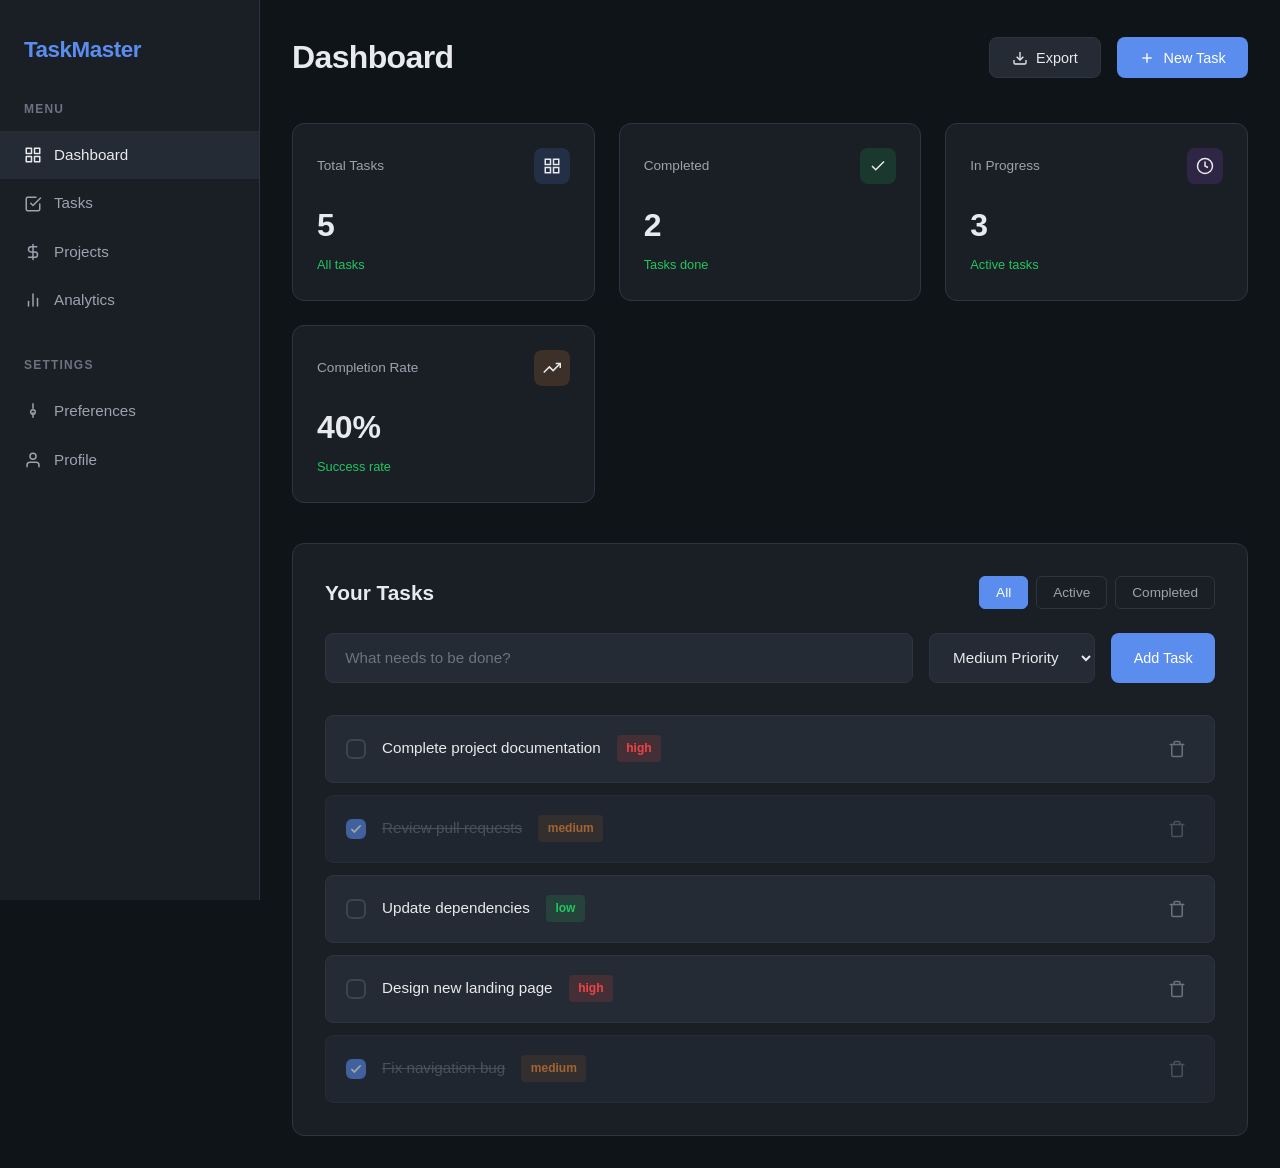
==== index.html @ 323850f2 "TaskMaster dashboard application" ====
<!DOCTYPE html>
<html lang="en">
<head>
    <meta charset="UTF-8">
    <meta name="viewport" content="width=device-width, initial-scale=1.0">
    <title>TaskMaster - Task Management Dashboard</title>
    <style>
        * {
            margin: 0;
            padding: 0;
            box-sizing: border-box;
        }

        body {
            font-family: -apple-system, BlinkMacSystemFont, 'Segoe UI', 'Roboto', 'Helvetica', 'Arial', sans-serif;
            background: #0f1419;
            color: #e8eaed;
            line-height: 1.6;
            overflow-x: hidden;
        }

        /* Sidebar */
        .sidebar {
            position: fixed;
            left: 0;
            top: 0;
            width: 260px;
            height: 100vh;
            background: #1a1f26;
            border-right: 1px solid #2d3540;
            padding: 2rem 0;
            z-index: 100;
        }

        .logo {
            padding: 0 1.5rem 2rem;
            font-size: 1.4rem;
            font-weight: 700;
            color: #5b8def;
            letter-spacing: -0.02em;
        }

        .nav-section {
            margin-bottom: 2rem;
        }

        .nav-title {
            padding: 0 1.5rem;
            font-size: 0.75rem;
            font-weight: 600;
            text-transform: uppercase;
            letter-spacing: 0.1em;
            color: #6b7280;
            margin-bottom: 0.75rem;
        }

        .nav-item {
            padding: 0.75rem 1.5rem;
            color: #9ca3af;
            text-decoration: none;
            display: flex;
            align-items: center;
            gap: 0.75rem;
            transition: all 0.2s;
            cursor: pointer;
            font-size: 0.95rem;
        }

        .nav-item:hover, .nav-item.active {
            background: #252b35;
            color: #e8eaed;
        }

        .nav-item svg {
            width: 18px;
            height: 18px;
            stroke: currentColor;
            fill: none;
            stroke-width: 2;
            stroke-linecap: round;
            stroke-linejoin: round;
        }

        /* Main Content */
        .main-content {
            margin-left: 260px;
            padding: 2rem;
            min-height: 100vh;
        }

        /* Header */
        .header {
            margin-bottom: 2.5rem;
            display: flex;
            justify-content: space-between;
            align-items: center;
        }

        .header h1 {
            font-size: 2rem;
            font-weight: 700;
            color: #e8eaed;
            letter-spacing: -0.02em;
        }

        .header-actions {
            display: flex;
            gap: 1rem;
        }

        .btn {
            padding: 0.7rem 1.4rem;
            border-radius: 8px;
            border: none;
            font-weight: 500;
            font-size: 0.9rem;
            cursor: pointer;
            transition: all 0.2s;
            display: inline-flex;
            align-items: center;
            gap: 0.5rem;
        }

        .btn-primary {
            background: #5b8def;
            color: #ffffff;
        }

        .btn-primary:hover {
            background: #4a7dd9;
        }

        .btn-secondary {
            background: #252b35;
            color: #e8eaed;
            border: 1px solid #2d3540;
        }

        .btn-secondary:hover {
            background: #2d3540;
        }

        /* Stats Grid */
        .stats-grid {
            display: grid;
            grid-template-columns: repeat(auto-fit, minmax(240px, 1fr));
            gap: 1.5rem;
            margin-bottom: 2.5rem;
        }

        .stat-card {
            background: #1a1f26;
            border: 1px solid #2d3540;
            border-radius: 12px;
            padding: 1.5rem;
            transition: all 0.2s;
        }

        .stat-card:hover {
            border-color: #3d4550;
            transform: translateY(-2px);
        }

        .stat-header {
            display: flex;
            justify-content: space-between;
            align-items: center;
            margin-bottom: 1rem;
        }

        .stat-label {
            font-size: 0.85rem;
            color: #9ca3af;
            font-weight: 500;
        }

        .stat-icon {
            width: 36px;
            height: 36px;
            border-radius: 8px;
            display: flex;
            align-items: center;
            justify-content: center;
        }

        .stat-icon.blue {
            background: rgba(91, 141, 239, 0.15);
        }

        .stat-icon.purple {
            background: rgba(168, 85, 247, 0.15);
        }

        .stat-icon.green {
            background: rgba(34, 197, 94, 0.15);
        }

        .stat-icon.orange {
            background: rgba(251, 146, 60, 0.15);
        }

        .stat-icon svg {
            width: 18px;
            height: 18px;
            stroke: currentColor;
            fill: none;
            stroke-width: 2;
        }

        .stat-value {
            font-size: 2rem;
            font-weight: 700;
            color: #e8eaed;
            margin-bottom: 0.25rem;
        }

        .stat-change {
            font-size: 0.8rem;
            color: #22c55e;
        }

        /* Task Section */
        .task-section {
            background: #1a1f26;
            border: 1px solid #2d3540;
            border-radius: 12px;
            padding: 2rem;
        }

        .task-header {
            display: flex;
            justify-content: space-between;
            align-items: center;
            margin-bottom: 1.5rem;
        }

        .task-header h2 {
            font-size: 1.3rem;
            font-weight: 600;
            color: #e8eaed;
        }

        .task-filters {
            display: flex;
            gap: 0.5rem;
        }

        .filter-btn {
            padding: 0.5rem 1rem;
            background: transparent;
            color: #9ca3af;
            border: 1px solid #2d3540;
            border-radius: 6px;
            font-size: 0.85rem;
            cursor: pointer;
            transition: all 0.2s;
        }

        .filter-btn.active {
            background: #5b8def;
            color: #ffffff;
            border-color: #5b8def;
        }

        .filter-btn:hover:not(.active) {
            background: #252b35;
        }

        /* Task Input */
        .task-input-container {
            margin-bottom: 2rem;
        }

        .task-input-wrapper {
            display: flex;
            gap: 1rem;
        }

        .task-input {
            flex: 1;
            padding: 0.9rem 1.2rem;
            background: #252b35;
            border: 1px solid #2d3540;
            border-radius: 8px;
            color: #e8eaed;
            font-size: 0.95rem;
            transition: all 0.2s;
        }

        .task-input:focus {
            outline: none;
            border-color: #5b8def;
            background: #2d3540;
        }

        .task-input::placeholder {
            color: #6b7280;
        }

        .priority-select {
            padding: 0.9rem 1.2rem;
            background: #252b35;
            border: 1px solid #2d3540;
            border-radius: 8px;
            color: #e8eaed;
            font-size: 0.95rem;
            cursor: pointer;
            transition: all 0.2s;
        }

        .priority-select:focus {
            outline: none;
            border-color: #5b8def;
        }

        /* Task List */
        .task-list {
            display: flex;
            flex-direction: column;
            gap: 0.75rem;
        }

        .task-item {
            background: #252b35;
            border: 1px solid #2d3540;
            border-radius: 8px;
            padding: 1rem 1.25rem;
            display: flex;
            align-items: center;
            gap: 1rem;
            transition: all 0.2s;
        }

        .task-item:hover {
            border-color: #3d4550;
        }

        .task-item.completed {
            opacity: 0.6;
        }

        .task-item.completed .task-text {
            text-decoration: line-through;
            color: #6b7280;
        }

        .task-checkbox {
            width: 20px;
            height: 20px;
            border: 2px solid #3d4550;
            border-radius: 6px;
            cursor: pointer;
            flex-shrink: 0;
            display: flex;
            align-items: center;
            justify-content: center;
            transition: all 0.2s;
        }

        .task-checkbox:hover {
            border-color: #5b8def;
        }

        .task-checkbox.checked {
            background: #5b8def;
            border-color: #5b8def;
        }

        .task-checkbox svg {
            width: 14px;
            height: 14px;
            stroke: #ffffff;
            display: none;
        }

        .task-checkbox.checked svg {
            display: block;
        }

        .task-content {
            flex: 1;
            display: flex;
            align-items: center;
            gap: 1rem;
        }

        .task-text {
            color: #e8eaed;
            font-size: 0.95rem;
        }

        .task-priority {
            padding: 0.25rem 0.6rem;
            border-radius: 4px;
            font-size: 0.75rem;
            font-weight: 600;
        }

        .priority-high {
            background: rgba(239, 68, 68, 0.15);
            color: #ef4444;
        }

        .priority-medium {
            background: rgba(251, 146, 60, 0.15);
            color: #fb923c;
        }

        .priority-low {
            background: rgba(34, 197, 94, 0.15);
            color: #22c55e;
        }

        .task-delete {
            padding: 0.5rem;
            background: transparent;
            border: none;
            color: #6b7280;
            cursor: pointer;
            border-radius: 6px;
            transition: all 0.2s;
            display: flex;
            align-items: center;
        }

        .task-delete:hover {
            background: rgba(239, 68, 68, 0.15);
            color: #ef4444;
        }

        .task-delete svg {
            width: 18px;
            height: 18px;
            stroke: currentColor;
        }

        .empty-state {
            text-align: center;
            padding: 3rem;
            color: #6b7280;
        }

        .empty-state svg {
            width: 64px;
            height: 64px;
            stroke: #3d4550;
            margin: 0 auto 1rem;
        }

        /* Responsive */
        @media (max-width: 968px) {
            .sidebar {
                transform: translateX(-100%);
            }

            .main-content {
                margin-left: 0;
                padding: 1.5rem;
            }

            .stats-grid {
                grid-template-columns: 1fr;
            }

            .task-input-wrapper {
                flex-direction: column;
            }

            .header {
                flex-direction: column;
                align-items: flex-start;
                gap: 1rem;
            }

            .task-filters {
                flex-wrap: wrap;
            }
        }
    </style>
</head>
<body>
    <!-- Sidebar -->
    <aside class="sidebar">
        <div class="logo">TaskMaster</div>
        <nav>
            <div class="nav-section">
                <div class="nav-title">Menu</div>
                <div class="nav-item active">
                    <svg viewBox="0 0 24 24"><rect x="3" y="3" width="7" height="7"/><rect x="14" y="3" width="7" height="7"/><rect x="14" y="14" width="7" height="7"/><rect x="3" y="14" width="7" height="7"/></svg>
                    Dashboard
                </div>
                <div class="nav-item">
                    <svg viewBox="0 0 24 24"><polyline points="9 11 12 14 22 4"/><path d="M21 12v7a2 2 0 0 1-2 2H5a2 2 0 0 1-2-2V5a2 2 0 0 1 2-2h11"/></svg>
                    Tasks
                </div>
                <div class="nav-item">
                    <svg viewBox="0 0 24 24"><path d="M12 2v20M17 5H9.5a3.5 3.5 0 0 0 0 7h5a3.5 3.5 0 0 1 0 7H6"/></svg>
                    Projects
                </div>
                <div class="nav-item">
                    <svg viewBox="0 0 24 24"><line x1="18" y1="20" x2="18" y2="10"/><line x1="12" y1="20" x2="12" y2="4"/><line x1="6" y1="20" x2="6" y2="14"/></svg>
                    Analytics
                </div>
            </div>
            <div class="nav-section">
                <div class="nav-title">Settings</div>
                <div class="nav-item">
                    <svg viewBox="0 0 24 24"><circle cx="12" cy="12" r="3"/><path d="M12 1v6m0 6v6"/></svg>
                    Preferences
                </div>
                <div class="nav-item">
                    <svg viewBox="0 0 24 24"><path d="M20 21v-2a4 4 0 0 0-4-4H8a4 4 0 0 0-4 4v2"/><circle cx="12" cy="7" r="4"/></svg>
                    Profile
                </div>
            </div>
        </nav>
    </aside>

    <!-- Main Content -->
    <main class="main-content">
        <!-- Header -->
        <header class="header">
            <div>
                <h1>Dashboard</h1>
            </div>
            <div class="header-actions">
                <button class="btn btn-secondary">
                    <svg width="16" height="16" viewBox="0 0 24 24" fill="none" stroke="currentColor" stroke-width="2"><path d="M21 15v4a2 2 0 0 1-2 2H5a2 2 0 0 1-2-2v-4"/><polyline points="7 10 12 15 17 10"/><line x1="12" y1="15" x2="12" y2="3"/></svg>
                    Export
                </button>
                <button class="btn btn-primary" onclick="focusTaskInput()">
                    <svg width="16" height="16" viewBox="0 0 24 24" fill="none" stroke="currentColor" stroke-width="2"><line x1="12" y1="5" x2="12" y2="19"/><line x1="5" y1="12" x2="19" y2="12"/></svg>
                    New Task
                </button>
            </div>
        </header>

        <!-- Stats Grid -->
        <div class="stats-grid">
            <div class="stat-card">
                <div class="stat-header">
                    <span class="stat-label">Total Tasks</span>
                    <div class="stat-icon blue">
                        <svg viewBox="0 0 24 24" stroke="#5b8def"><rect x="3" y="3" width="7" height="7"/><rect x="14" y="3" width="7" height="7"/><rect x="14" y="14" width="7" height="7"/><rect x="3" y="14" width="7" height="7"/></svg>
                    </div>
                </div>
                <div class="stat-value" id="totalTasks">0</div>
                <div class="stat-change">All tasks</div>
            </div>

            <div class="stat-card">
                <div class="stat-header">
                    <span class="stat-label">Completed</span>
                    <div class="stat-icon green">
                        <svg viewBox="0 0 24 24" stroke="#22c55e"><polyline points="20 6 9 17 4 12"/></svg>
                    </div>
                </div>
                <div class="stat-value" id="completedTasks">0</div>
                <div class="stat-change">Tasks done</div>
            </div>

            <div class="stat-card">
                <div class="stat-header">
                    <span class="stat-label">In Progress</span>
                    <div class="stat-icon purple">
                        <svg viewBox="0 0 24 24" stroke="#a855f7"><circle cx="12" cy="12" r="10"/><polyline points="12 6 12 12 16 14"/></svg>
                    </div>
                </div>
                <div class="stat-value" id="activeTasks">0</div>
                <div class="stat-change">Active tasks</div>
            </div>

            <div class="stat-card">
                <div class="stat-header">
                    <span class="stat-label">Completion Rate</span>
                    <div class="stat-icon orange">
                        <svg viewBox="0 0 24 24" stroke="#fb923c"><polyline points="23 6 13.5 15.5 8.5 10.5 1 18"/><polyline points="17 6 23 6 23 12"/></svg>
                    </div>
                </div>
                <div class="stat-value" id="completionRate">0%</div>
                <div class="stat-change">Success rate</div>
            </div>
        </div>

        <!-- Task Section -->
        <section class="task-section">
            <div class="task-header">
                <h2>Your Tasks</h2>
                <div class="task-filters">
                    <button class="filter-btn active" data-filter="all">All</button>
                    <button class="filter-btn" data-filter="active">Active</button>
                    <button class="filter-btn" data-filter="completed">Completed</button>
                </div>
            </div>

            <!-- Task Input -->
            <div class="task-input-container">
                <div class="task-input-wrapper">
                    <input 
                        type="text" 
                        id="taskInput" 
                        class="task-input" 
                        placeholder="What needs to be done?"
                        onkeypress="handleTaskInputKeypress(event)"
                    >
                    <select id="prioritySelect" class="priority-select">
                        <option value="low">Low Priority</option>
                        <option value="medium" selected>Medium Priority</option>
                        <option value="high">High Priority</option>
                    </select>
                    <button class="btn btn-primary" onclick="addTask()">Add Task</button>
                </div>
            </div>

            <!-- Task List -->
            <div id="taskList" class="task-list">
                <div class="empty-state">
                    <svg viewBox="0 0 24 24" fill="none" stroke="currentColor" stroke-width="2">
                        <polyline points="9 11 12 14 22 4"/>
                        <path d="M21 12v7a2 2 0 0 1-2 2H5a2 2 0 0 1-2-2V5a2 2 0 0 1 2-2h11"/>
                    </svg>
                    <p>No tasks yet. Add your first task above!</p>
                </div>
            </div>
        </section>
    </main>

    <script>
        let tasks = [];
        let currentFilter = 'all';

        // Load tasks from memory on page load
        function init() {
            updateStats();
            renderTasks();
        }

        // Add new task
        function addTask() {
            const input = document.getElementById('taskInput');
            const prioritySelect = document.getElementById('prioritySelect');
            const text = input.value.trim();
            
            if (text === '') return;
            
            const task = {
                id: Date.now(),
                text: text,
                completed: false,
                priority: prioritySelect.value,
                createdAt: new Date()
            };
            
            tasks.unshift(task);
            input.value = '';
            
            updateStats();
            renderTasks();
        }

        // Handle Enter key in task input
        function handleTaskInputKeypress(event) {
            if (event.key === 'Enter') {
                addTask();
            }
        }

        // Toggle task completion
        function toggleTask(id) {
            const task = tasks.find(t => t.id === id);
            if (task) {
                task.completed = !task.completed;
                updateStats();
                renderTasks();
            }
        }

        // Delete task
        function deleteTask(id) {
            tasks = tasks.filter(t => t.id !== id);
            updateStats();
            renderTasks();
        }

        // Update statistics
        function updateStats() {
            const total = tasks.length;
            const completed = tasks.filter(t => t.completed).length;
            const active = total - completed;
            const rate = total > 0 ? Math.round((completed / total) * 100) : 0;
            
            document.getElementById('totalTasks').textContent = total;
            document.getElementById('completedTasks').textContent = completed;
            document.getElementById('activeTasks').textContent = active;
            document.getElementById('completionRate').textContent = rate + '%';
        }

        // Render tasks
        function renderTasks() {
            const taskList = document.getElementById('taskList');
            
            let filteredTasks = tasks;
            if (currentFilter === 'active') {
                filteredTasks = tasks.filter(t => !t.completed);
            } else if (currentFilter === 'completed') {
                filteredTasks = tasks.filter(t => t.completed);
            }
            
            if (filteredTasks.length === 0) {
                taskList.innerHTML = `
                    <div class="empty-state">
                        <svg viewBox="0 0 24 24" fill="none" stroke="currentColor" stroke-width="2">
                            <polyline points="9 11 12 14 22 4"/>
                            <path d="M21 12v7a2 2 0 0 1-2 2H5a2 2 0 0 1-2-2V5a2 2 0 0 1 2-2h11"/>
                        </svg>
                        <p>${currentFilter === 'all' ? 'No tasks yet. Add your first task above!' : `No ${currentFilter} tasks.`}</p>
                    </div>
                `;
                return;
            }
            
            taskList.innerHTML = filteredTasks.map(task => `
                <div class="task-item ${task.completed ? 'completed' : ''}">
                    <div class="task-checkbox ${task.completed ? 'checked' : ''}" onclick="toggleTask(${task.id})">
                        <svg viewBox="0 0 24 24" fill="none" stroke="currentColor" stroke-width="3">
                            <polyline points="20 6 9 17 4 12"/>
                        </svg>
                    </div>
                    <div class="task-content">
                        <span class="task-text">${task.text}</span>
                        <span class="task-priority priority-${task.priority}">${task.priority}</span>
                    </div>
                    <button class="task-delete" onclick="deleteTask(${task.id})">
                        <svg viewBox="0 0 24 24" fill="none" stroke-width="2" stroke-linecap="round">
                            <polyline points="3 6 5 6 21 6"/>
                            <path d="M19 6v14a2 2 0 0 1-2 2H7a2 2 0 0 1-2-2V6m3 0V4a2 2 0 0 1 2-2h4a2 2 0 0 1 2 2v2"/>
                        </svg>
                    </button>
                </div>
            `).join('');
        }

        // Filter tasks
        document.querySelectorAll('.filter-btn').forEach(btn => {
            btn.addEventListener('click', function() {
                document.querySelectorAll('.filter-btn').forEach(b => b.classList.remove('active'));
                this.classList.add('active');
                currentFilter = this.dataset.filter;
                renderTasks();
            });
        });

        // Focus task input
        function focusTaskInput() {
            document.getElementById('taskInput').focus();
        }

        // Initialize app
        init();

        // Add some sample tasks on load
        setTimeout(() => {
            tasks = [
                { id: 1, text: 'Complete project documentation', completed: false, priority: 'high', createdAt: new Date() },
                { id: 2, text: 'Review pull requests', completed: true, priority: 'medium', createdAt: new Date() },
                { id: 3, text: 'Update dependencies', completed: false, priority: 'low', createdAt: new Date() },
                { id: 4, text: 'Design new landing page', completed: false, priority: 'high', createdAt: new Date() },
                { id: 5, text: 'Fix navigation bug', completed: true, priority: 'medium', createdAt: new Date() }
            ];
            updateStats();
            renderTasks();
        }, 500);
    </script>
</body>
</html>
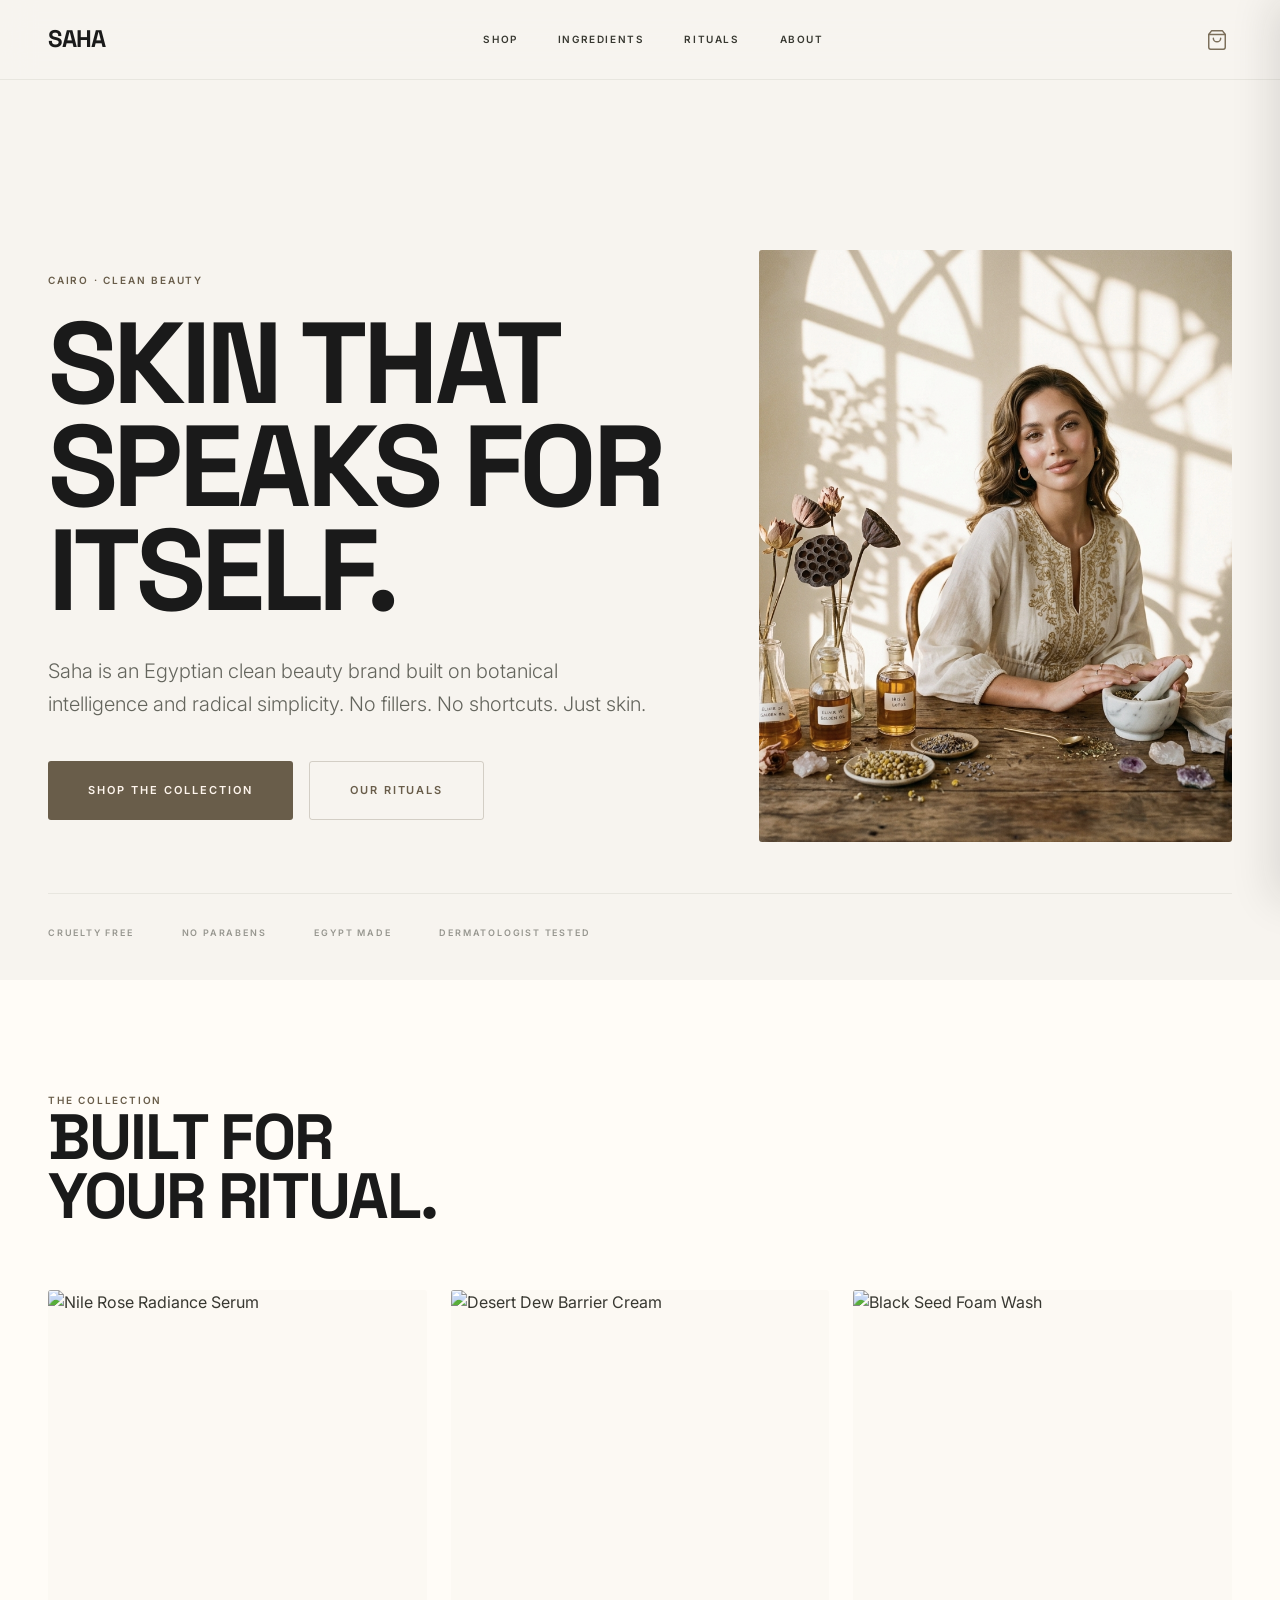
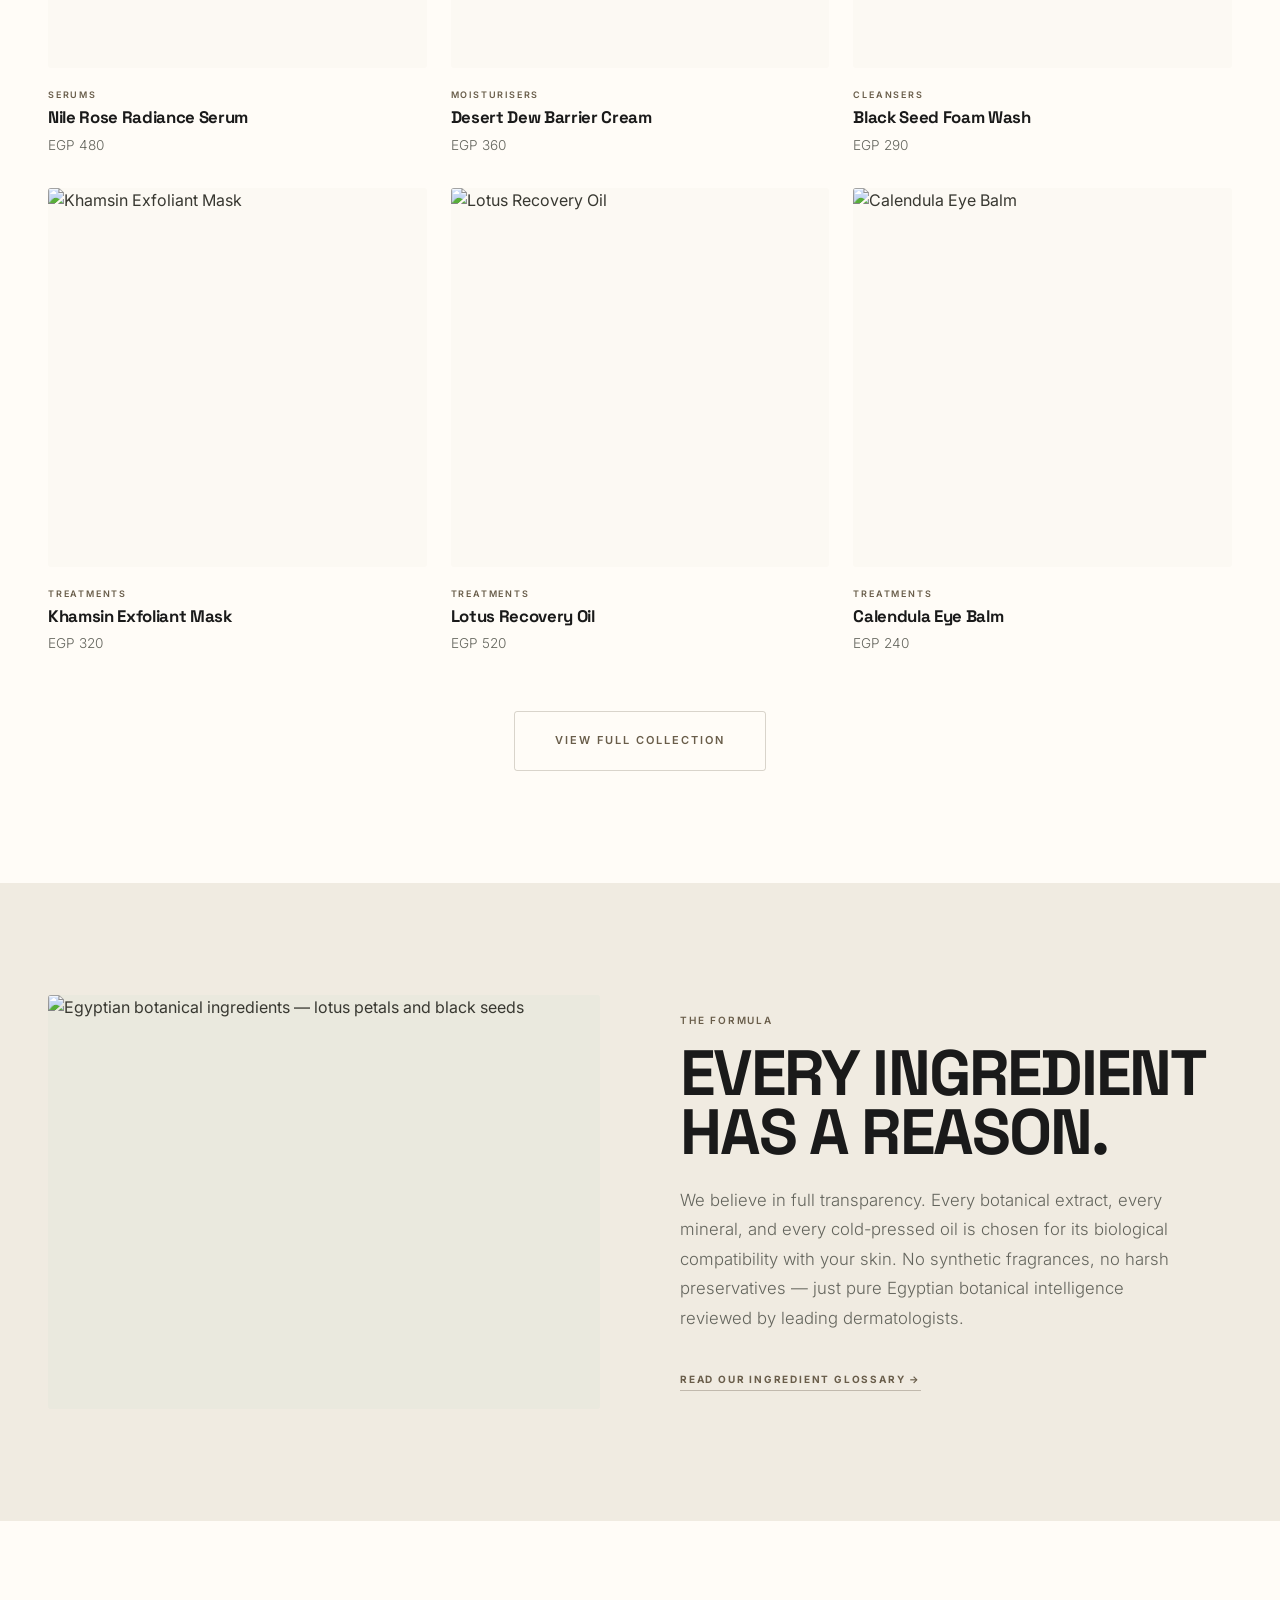
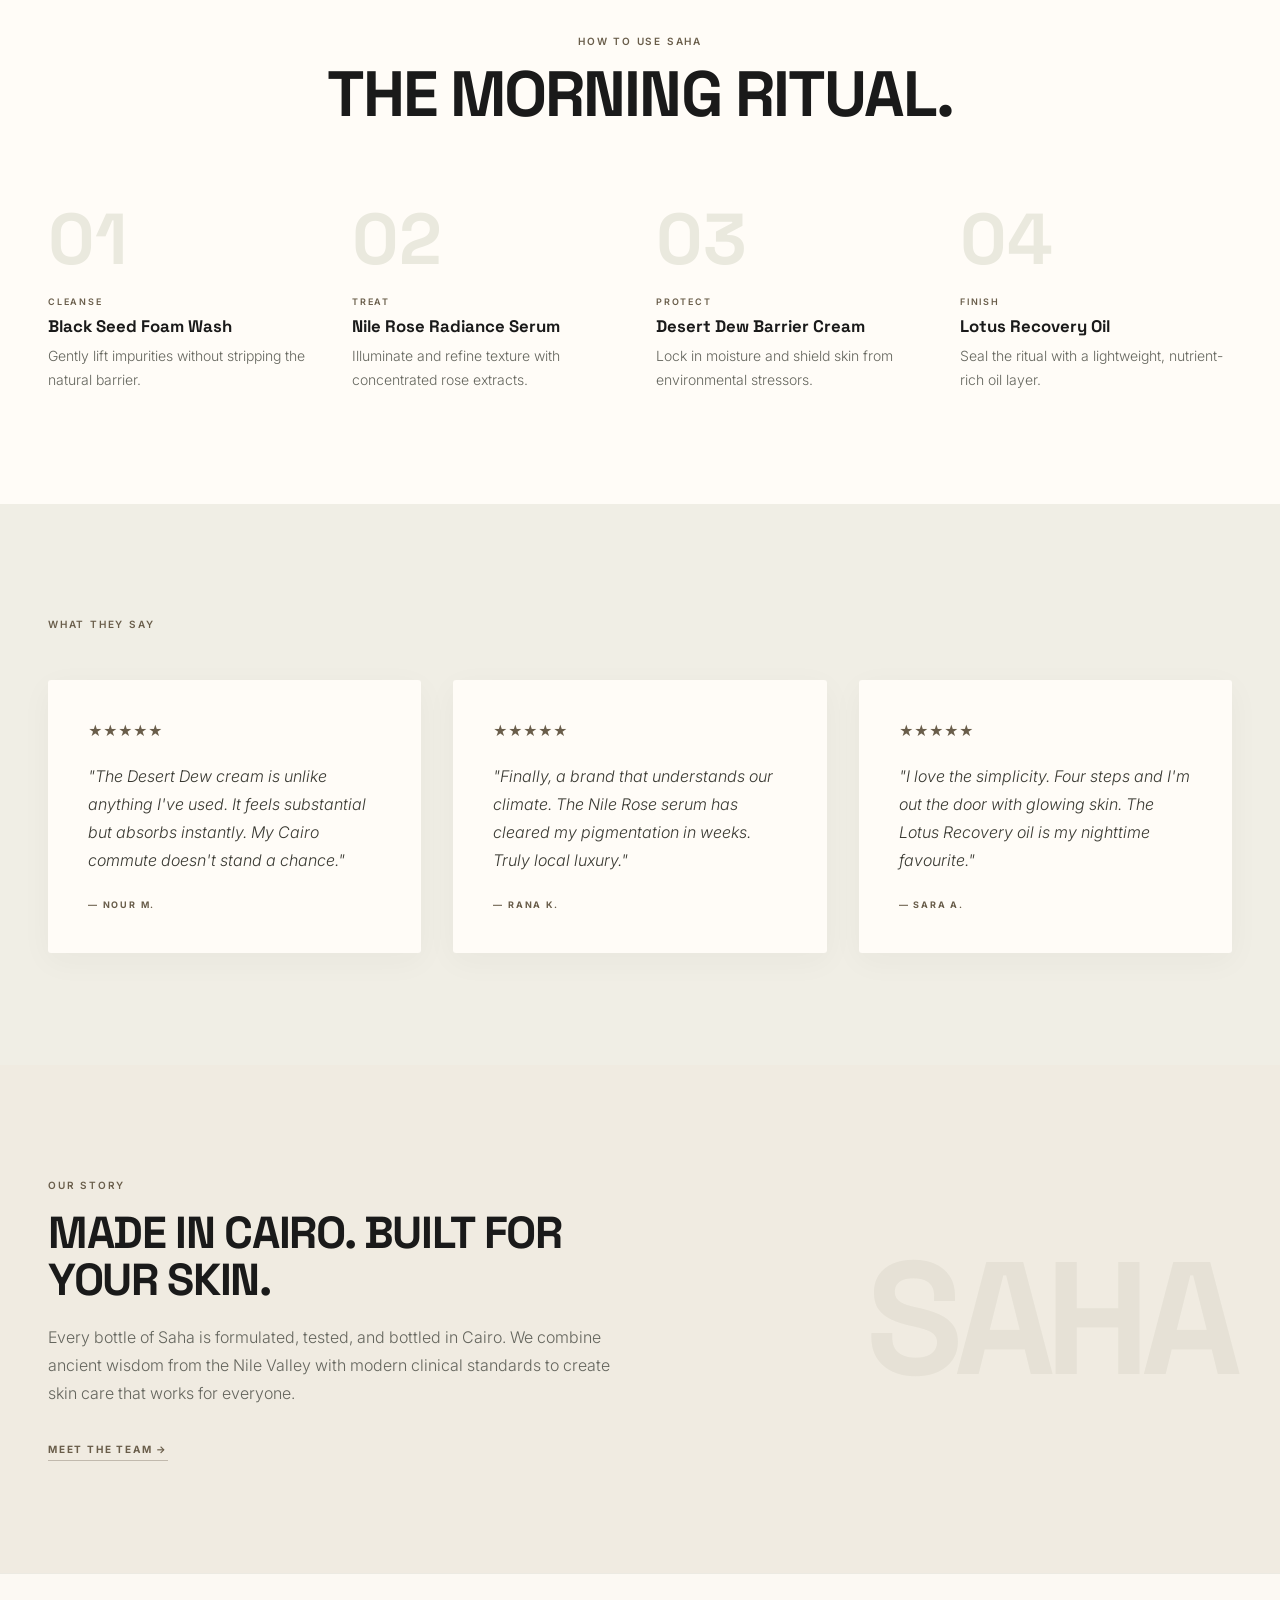
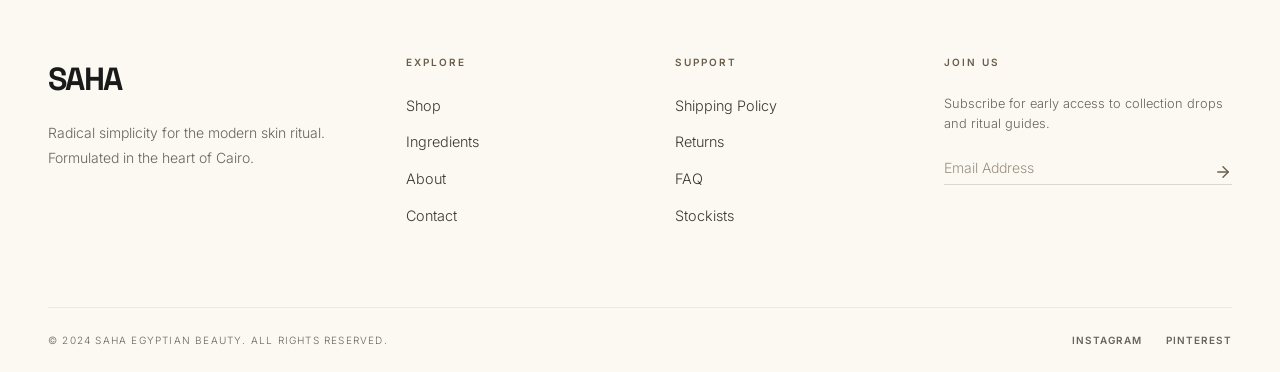
==== commit 20de1b14: "SAHA Project Build (Clean Beauty E-Commerce)" ====
--- a/index.html
+++ b/index.html
@@ -1,775 +1,339 @@
 <!DOCTYPE html>
 <html lang="en">
 <head>
-    <meta charset="UTF-8">
-    <meta name="viewport" content="width=device-width, initial-scale=1.0">
-    <title>TaskMaster - Task Management Dashboard</title>
-    <style>
-        * {
-            margin: 0;
-            padding: 0;
-            box-sizing: border-box;
-        }
-
-        body {
-            font-family: -apple-system, BlinkMacSystemFont, 'Segoe UI', 'Roboto', 'Helvetica', 'Arial', sans-serif;
-            background: #0f1419;
-            color: #e8eaed;
-            line-height: 1.6;
-            overflow-x: hidden;
-        }
-
-        /* Sidebar */
-        .sidebar {
-            position: fixed;
-            left: 0;
-            top: 0;
-            width: 260px;
-            height: 100vh;
-            background: #1a1f26;
-            border-right: 1px solid #2d3540;
-            padding: 2rem 0;
-            z-index: 100;
-        }
-
-        .logo {
-            padding: 0 1.5rem 2rem;
-            font-size: 1.4rem;
-            font-weight: 700;
-            color: #5b8def;
-            letter-spacing: -0.02em;
-        }
-
-        .nav-section {
-            margin-bottom: 2rem;
-        }
-
-        .nav-title {
-            padding: 0 1.5rem;
-            font-size: 0.75rem;
-            font-weight: 600;
-            text-transform: uppercase;
-            letter-spacing: 0.1em;
-            color: #6b7280;
-            margin-bottom: 0.75rem;
-        }
-
-        .nav-item {
-            padding: 0.75rem 1.5rem;
-            color: #9ca3af;
-            text-decoration: none;
-            display: flex;
-            align-items: center;
-            gap: 0.75rem;
-            transition: all 0.2s;
-            cursor: pointer;
-            font-size: 0.95rem;
-        }
-
-        .nav-item:hover, .nav-item.active {
-            background: #252b35;
-            color: #e8eaed;
-        }
-
-        .nav-item svg {
-            width: 18px;
-            height: 18px;
-            stroke: currentColor;
-            fill: none;
-            stroke-width: 2;
-            stroke-linecap: round;
-            stroke-linejoin: round;
-        }
-
-        /* Main Content */
-        .main-content {
-            margin-left: 260px;
-            padding: 2rem;
-            min-height: 100vh;
-        }
-
-        /* Header */
-        .header {
-            margin-bottom: 2.5rem;
-            display: flex;
-            justify-content: space-between;
-            align-items: center;
-        }
-
-        .header h1 {
-            font-size: 2rem;
-            font-weight: 700;
-            color: #e8eaed;
-            letter-spacing: -0.02em;
-        }
-
-        .header-actions {
-            display: flex;
-            gap: 1rem;
-        }
-
-        .btn {
-            padding: 0.7rem 1.4rem;
-            border-radius: 8px;
-            border: none;
-            font-weight: 500;
-            font-size: 0.9rem;
-            cursor: pointer;
-            transition: all 0.2s;
-            display: inline-flex;
-            align-items: center;
-            gap: 0.5rem;
-        }
-
-        .btn-primary {
-            background: #5b8def;
-            color: #ffffff;
-        }
-
-        .btn-primary:hover {
-            background: #4a7dd9;
-        }
-
-        .btn-secondary {
-            background: #252b35;
-            color: #e8eaed;
-            border: 1px solid #2d3540;
-        }
-
-        .btn-secondary:hover {
-            background: #2d3540;
-        }
-
-        /* Stats Grid */
-        .stats-grid {
-            display: grid;
-            grid-template-columns: repeat(auto-fit, minmax(240px, 1fr));
-            gap: 1.5rem;
-            margin-bottom: 2.5rem;
-        }
-
-        .stat-card {
-            background: #1a1f26;
-            border: 1px solid #2d3540;
-            border-radius: 12px;
-            padding: 1.5rem;
-            transition: all 0.2s;
-        }
-
-        .stat-card:hover {
-            border-color: #3d4550;
-            transform: translateY(-2px);
-        }
-
-        .stat-header {
-            display: flex;
-            justify-content: space-between;
-            align-items: center;
-            margin-bottom: 1rem;
-        }
-
-        .stat-label {
-            font-size: 0.85rem;
-            color: #9ca3af;
-            font-weight: 500;
-        }
-
-        .stat-icon {
-            width: 36px;
-            height: 36px;
-            border-radius: 8px;
-            display: flex;
-            align-items: center;
-            justify-content: center;
-        }
-
-        .stat-icon.blue {
-            background: rgba(91, 141, 239, 0.15);
-        }
-
-        .stat-icon.purple {
-            background: rgba(168, 85, 247, 0.15);
-        }
-
-        .stat-icon.green {
-            background: rgba(34, 197, 94, 0.15);
-        }
-
-        .stat-icon.orange {
-            background: rgba(251, 146, 60, 0.15);
-        }
-
-        .stat-icon svg {
-            width: 18px;
-            height: 18px;
-            stroke: currentColor;
-            fill: none;
-            stroke-width: 2;
-        }
-
-        .stat-value {
-            font-size: 2rem;
-            font-weight: 700;
-            color: #e8eaed;
-            margin-bottom: 0.25rem;
-        }
-
-        .stat-change {
-            font-size: 0.8rem;
-            color: #22c55e;
-        }
-
-        /* Task Section */
-        .task-section {
-            background: #1a1f26;
-            border: 1px solid #2d3540;
-            border-radius: 12px;
-            padding: 2rem;
-        }
-
-        .task-header {
-            display: flex;
-            justify-content: space-between;
-            align-items: center;
-            margin-bottom: 1.5rem;
-        }
-
-        .task-header h2 {
-            font-size: 1.3rem;
-            font-weight: 600;
-            color: #e8eaed;
-        }
-
-        .task-filters {
-            display: flex;
-            gap: 0.5rem;
-        }
-
-        .filter-btn {
-            padding: 0.5rem 1rem;
-            background: transparent;
-            color: #9ca3af;
-            border: 1px solid #2d3540;
-            border-radius: 6px;
-            font-size: 0.85rem;
-            cursor: pointer;
-            transition: all 0.2s;
-        }
-
-        .filter-btn.active {
-            background: #5b8def;
-            color: #ffffff;
-            border-color: #5b8def;
-        }
-
-        .filter-btn:hover:not(.active) {
-            background: #252b35;
-        }
-
-        /* Task Input */
-        .task-input-container {
-            margin-bottom: 2rem;
-        }
-
-        .task-input-wrapper {
-            display: flex;
-            gap: 1rem;
-        }
-
-        .task-input {
-            flex: 1;
-            padding: 0.9rem 1.2rem;
-            background: #252b35;
-            border: 1px solid #2d3540;
-            border-radius: 8px;
-            color: #e8eaed;
-            font-size: 0.95rem;
-            transition: all 0.2s;
-        }
-
-        .task-input:focus {
-            outline: none;
-            border-color: #5b8def;
-            background: #2d3540;
-        }
-
-        .task-input::placeholder {
-            color: #6b7280;
-        }
-
-        .priority-select {
-            padding: 0.9rem 1.2rem;
-            background: #252b35;
-            border: 1px solid #2d3540;
-            border-radius: 8px;
-            color: #e8eaed;
-            font-size: 0.95rem;
-            cursor: pointer;
-            transition: all 0.2s;
-        }
-
-        .priority-select:focus {
-            outline: none;
-            border-color: #5b8def;
-        }
-
-        /* Task List */
-        .task-list {
-            display: flex;
-            flex-direction: column;
-            gap: 0.75rem;
-        }
-
-        .task-item {
-            background: #252b35;
-            border: 1px solid #2d3540;
-            border-radius: 8px;
-            padding: 1rem 1.25rem;
-            display: flex;
-            align-items: center;
-            gap: 1rem;
-            transition: all 0.2s;
-        }
-
-        .task-item:hover {
-            border-color: #3d4550;
-        }
-
-        .task-item.completed {
-            opacity: 0.6;
-        }
-
-        .task-item.completed .task-text {
-            text-decoration: line-through;
-            color: #6b7280;
-        }
-
-        .task-checkbox {
-            width: 20px;
-            height: 20px;
-            border: 2px solid #3d4550;
-            border-radius: 6px;
-            cursor: pointer;
-            flex-shrink: 0;
-            display: flex;
-            align-items: center;
-            justify-content: center;
-            transition: all 0.2s;
-        }
-
-        .task-checkbox:hover {
-            border-color: #5b8def;
-        }
-
-        .task-checkbox.checked {
-            background: #5b8def;
-            border-color: #5b8def;
-        }
-
-        .task-checkbox svg {
-            width: 14px;
-            height: 14px;
-            stroke: #ffffff;
-            display: none;
-        }
-
-        .task-checkbox.checked svg {
-            display: block;
-        }
-
-        .task-content {
-            flex: 1;
-            display: flex;
-            align-items: center;
-            gap: 1rem;
-        }
-
-        .task-text {
-            color: #e8eaed;
-            font-size: 0.95rem;
-        }
-
-        .task-priority {
-            padding: 0.25rem 0.6rem;
-            border-radius: 4px;
-            font-size: 0.75rem;
-            font-weight: 600;
-        }
-
-        .priority-high {
-            background: rgba(239, 68, 68, 0.15);
-            color: #ef4444;
-        }
-
-        .priority-medium {
-            background: rgba(251, 146, 60, 0.15);
-            color: #fb923c;
-        }
-
-        .priority-low {
-            background: rgba(34, 197, 94, 0.15);
-            color: #22c55e;
-        }
-
-        .task-delete {
-            padding: 0.5rem;
-            background: transparent;
-            border: none;
-            color: #6b7280;
-            cursor: pointer;
-            border-radius: 6px;
-            transition: all 0.2s;
-            display: flex;
-            align-items: center;
-        }
-
-        .task-delete:hover {
-            background: rgba(239, 68, 68, 0.15);
-            color: #ef4444;
-        }
-
-        .task-delete svg {
-            width: 18px;
-            height: 18px;
-            stroke: currentColor;
-        }
-
-        .empty-state {
-            text-align: center;
-            padding: 3rem;
-            color: #6b7280;
-        }
-
-        .empty-state svg {
-            width: 64px;
-            height: 64px;
-            stroke: #3d4550;
-            margin: 0 auto 1rem;
-        }
-
-        /* Responsive */
-        @media (max-width: 968px) {
-            .sidebar {
-                transform: translateX(-100%);
-            }
-
-            .main-content {
-                margin-left: 0;
-                padding: 1.5rem;
-            }
-
-            .stats-grid {
-                grid-template-columns: 1fr;
-            }
-
-            .task-input-wrapper {
-                flex-direction: column;
-            }
-
-            .header {
-                flex-direction: column;
-                align-items: flex-start;
-                gap: 1rem;
-            }
-
-            .task-filters {
-                flex-wrap: wrap;
-            }
-        }
-    </style>
+  <meta charset="UTF-8">
+  <meta name="viewport" content="width=device-width, initial-scale=1.0">
+  <title>Saha — Egyptian Clean Beauty</title>
+  <meta name="description" content="SAHA is an Egyptian clean beauty brand built on botanical intelligence and radical simplicity. No fillers, no shortcuts — just skin. Formulated in Cairo.">
+  <link rel="preconnect" href="https://fonts.googleapis.com">
+  <link rel="preconnect" href="https://fonts.gstatic.com" crossorigin>
+  <link href="https://fonts.googleapis.com/css2?family=Space+Grotesk:wght@400;700;800&family=Inter:wght@300;400;500;600&display=swap" rel="stylesheet">
+  <link rel="stylesheet" href="css/saha.css">
 </head>
 <body>
-    <!-- Sidebar -->
-    <aside class="sidebar">
-        <div class="logo">TaskMaster</div>
-        <nav>
-            <div class="nav-section">
-                <div class="nav-title">Menu</div>
-                <div class="nav-item active">
-                    <svg viewBox="0 0 24 24"><rect x="3" y="3" width="7" height="7"/><rect x="14" y="3" width="7" height="7"/><rect x="14" y="14" width="7" height="7"/><rect x="3" y="14" width="7" height="7"/></svg>
-                    Dashboard
-                </div>
-                <div class="nav-item">
-                    <svg viewBox="0 0 24 24"><polyline points="9 11 12 14 22 4"/><path d="M21 12v7a2 2 0 0 1-2 2H5a2 2 0 0 1-2-2V5a2 2 0 0 1 2-2h11"/></svg>
-                    Tasks
-                </div>
-                <div class="nav-item">
-                    <svg viewBox="0 0 24 24"><path d="M12 2v20M17 5H9.5a3.5 3.5 0 0 0 0 7h5a3.5 3.5 0 0 1 0 7H6"/></svg>
-                    Projects
-                </div>
-                <div class="nav-item">
-                    <svg viewBox="0 0 24 24"><line x1="18" y1="20" x2="18" y2="10"/><line x1="12" y1="20" x2="12" y2="4"/><line x1="6" y1="20" x2="6" y2="14"/></svg>
-                    Analytics
-                </div>
-            </div>
-            <div class="nav-section">
-                <div class="nav-title">Settings</div>
-                <div class="nav-item">
-                    <svg viewBox="0 0 24 24"><circle cx="12" cy="12" r="3"/><path d="M12 1v6m0 6v6"/></svg>
-                    Preferences
-                </div>
-                <div class="nav-item">
-                    <svg viewBox="0 0 24 24"><path d="M20 21v-2a4 4 0 0 0-4-4H8a4 4 0 0 0-4 4v2"/><circle cx="12" cy="7" r="4"/></svg>
-                    Profile
-                </div>
-            </div>
-        </nav>
-    </aside>
-
-    <!-- Main Content -->
-    <main class="main-content">
-        <!-- Header -->
-        <header class="header">
-            <div>
-                <h1>Dashboard</h1>
-            </div>
-            <div class="header-actions">
-                <button class="btn btn-secondary">
-                    <svg width="16" height="16" viewBox="0 0 24 24" fill="none" stroke="currentColor" stroke-width="2"><path d="M21 15v4a2 2 0 0 1-2 2H5a2 2 0 0 1-2-2v-4"/><polyline points="7 10 12 15 17 10"/><line x1="12" y1="15" x2="12" y2="3"/></svg>
-                    Export
-                </button>
-                <button class="btn btn-primary" onclick="focusTaskInput()">
-                    <svg width="16" height="16" viewBox="0 0 24 24" fill="none" stroke="currentColor" stroke-width="2"><line x1="12" y1="5" x2="12" y2="19"/><line x1="5" y1="12" x2="19" y2="12"/></svg>
-                    New Task
-                </button>
-            </div>
-        </header>
-
-        <!-- Stats Grid -->
-        <div class="stats-grid">
-            <div class="stat-card">
-                <div class="stat-header">
-                    <span class="stat-label">Total Tasks</span>
-                    <div class="stat-icon blue">
-                        <svg viewBox="0 0 24 24" stroke="#5b8def"><rect x="3" y="3" width="7" height="7"/><rect x="14" y="3" width="7" height="7"/><rect x="14" y="14" width="7" height="7"/><rect x="3" y="14" width="7" height="7"/></svg>
-                    </div>
-                </div>
-                <div class="stat-value" id="totalTasks">0</div>
-                <div class="stat-change">All tasks</div>
-            </div>
-
-            <div class="stat-card">
-                <div class="stat-header">
-                    <span class="stat-label">Completed</span>
-                    <div class="stat-icon green">
-                        <svg viewBox="0 0 24 24" stroke="#22c55e"><polyline points="20 6 9 17 4 12"/></svg>
-                    </div>
-                </div>
-                <div class="stat-value" id="completedTasks">0</div>
-                <div class="stat-change">Tasks done</div>
-            </div>
-
-            <div class="stat-card">
-                <div class="stat-header">
-                    <span class="stat-label">In Progress</span>
-                    <div class="stat-icon purple">
-                        <svg viewBox="0 0 24 24" stroke="#a855f7"><circle cx="12" cy="12" r="10"/><polyline points="12 6 12 12 16 14"/></svg>
-                    </div>
-                </div>
-                <div class="stat-value" id="activeTasks">0</div>
-                <div class="stat-change">Active tasks</div>
-            </div>
-
-            <div class="stat-card">
-                <div class="stat-header">
-                    <span class="stat-label">Completion Rate</span>
-                    <div class="stat-icon orange">
-                        <svg viewBox="0 0 24 24" stroke="#fb923c"><polyline points="23 6 13.5 15.5 8.5 10.5 1 18"/><polyline points="17 6 23 6 23 12"/></svg>
-                    </div>
-                </div>
-                <div class="stat-value" id="completionRate">0%</div>
-                <div class="stat-change">Success rate</div>
-            </div>
-        </div>
-
-        <!-- Task Section -->
-        <section class="task-section">
-            <div class="task-header">
-                <h2>Your Tasks</h2>
-                <div class="task-filters">
-                    <button class="filter-btn active" data-filter="all">All</button>
-                    <button class="filter-btn" data-filter="active">Active</button>
-                    <button class="filter-btn" data-filter="completed">Completed</button>
-                </div>
-            </div>
-
-            <!-- Task Input -->
-            <div class="task-input-container">
-                <div class="task-input-wrapper">
-                    <input 
-                        type="text" 
-                        id="taskInput" 
-                        class="task-input" 
-                        placeholder="What needs to be done?"
-                        onkeypress="handleTaskInputKeypress(event)"
-                    >
-                    <select id="prioritySelect" class="priority-select">
-                        <option value="low">Low Priority</option>
-                        <option value="medium" selected>Medium Priority</option>
-                        <option value="high">High Priority</option>
-                    </select>
-                    <button class="btn btn-primary" onclick="addTask()">Add Task</button>
-                </div>
-            </div>
-
-            <!-- Task List -->
-            <div id="taskList" class="task-list">
-                <div class="empty-state">
-                    <svg viewBox="0 0 24 24" fill="none" stroke="currentColor" stroke-width="2">
-                        <polyline points="9 11 12 14 22 4"/>
-                        <path d="M21 12v7a2 2 0 0 1-2 2H5a2 2 0 0 1-2-2V5a2 2 0 0 1 2-2h11"/>
-                    </svg>
-                    <p>No tasks yet. Add your first task above!</p>
-                </div>
-            </div>
-        </section>
-    </main>
-
-    <script>
-        let tasks = [];
-        let currentFilter = 'all';
-
-        // Load tasks from memory on page load
-        function init() {
-            updateStats();
-            renderTasks();
-        }
-
-        // Add new task
-        function addTask() {
-            const input = document.getElementById('taskInput');
-            const prioritySelect = document.getElementById('prioritySelect');
-            const text = input.value.trim();
-            
-            if (text === '') return;
-            
-            const task = {
-                id: Date.now(),
-                text: text,
-                completed: false,
-                priority: prioritySelect.value,
-                createdAt: new Date()
-            };
-            
-            tasks.unshift(task);
-            input.value = '';
-            
-            updateStats();
-            renderTasks();
-        }
-
-        // Handle Enter key in task input
-        function handleTaskInputKeypress(event) {
-            if (event.key === 'Enter') {
-                addTask();
-            }
-        }
-
-        // Toggle task completion
-        function toggleTask(id) {
-            const task = tasks.find(t => t.id === id);
-            if (task) {
-                task.completed = !task.completed;
-                updateStats();
-                renderTasks();
-            }
-        }
-
-        // Delete task
-        function deleteTask(id) {
-            tasks = tasks.filter(t => t.id !== id);
-            updateStats();
-            renderTasks();
-        }
-
-        // Update statistics
-        function updateStats() {
-            const total = tasks.length;
-            const completed = tasks.filter(t => t.completed).length;
-            const active = total - completed;
-            const rate = total > 0 ? Math.round((completed / total) * 100) : 0;
-            
-            document.getElementById('totalTasks').textContent = total;
-            document.getElementById('completedTasks').textContent = completed;
-            document.getElementById('activeTasks').textContent = active;
-            document.getElementById('completionRate').textContent = rate + '%';
-        }
-
-        // Render tasks
-        function renderTasks() {
-            const taskList = document.getElementById('taskList');
-            
-            let filteredTasks = tasks;
-            if (currentFilter === 'active') {
-                filteredTasks = tasks.filter(t => !t.completed);
-            } else if (currentFilter === 'completed') {
-                filteredTasks = tasks.filter(t => t.completed);
-            }
-            
-            if (filteredTasks.length === 0) {
-                taskList.innerHTML = `
-                    <div class="empty-state">
-                        <svg viewBox="0 0 24 24" fill="none" stroke="currentColor" stroke-width="2">
-                            <polyline points="9 11 12 14 22 4"/>
-                            <path d="M21 12v7a2 2 0 0 1-2 2H5a2 2 0 0 1-2-2V5a2 2 0 0 1 2-2h11"/>
-                        </svg>
-                        <p>${currentFilter === 'all' ? 'No tasks yet. Add your first task above!' : `No ${currentFilter} tasks.`}</p>
-                    </div>
-                `;
-                return;
-            }
-            
-            taskList.innerHTML = filteredTasks.map(task => `
-                <div class="task-item ${task.completed ? 'completed' : ''}">
-                    <div class="task-checkbox ${task.completed ? 'checked' : ''}" onclick="toggleTask(${task.id})">
-                        <svg viewBox="0 0 24 24" fill="none" stroke="currentColor" stroke-width="3">
-                            <polyline points="20 6 9 17 4 12"/>
-                        </svg>
-                    </div>
-                    <div class="task-content">
-                        <span class="task-text">${task.text}</span>
-                        <span class="task-priority priority-${task.priority}">${task.priority}</span>
-                    </div>
-                    <button class="task-delete" onclick="deleteTask(${task.id})">
-                        <svg viewBox="0 0 24 24" fill="none" stroke-width="2" stroke-linecap="round">
-                            <polyline points="3 6 5 6 21 6"/>
-                            <path d="M19 6v14a2 2 0 0 1-2 2H7a2 2 0 0 1-2-2V6m3 0V4a2 2 0 0 1 2-2h4a2 2 0 0 1 2 2v2"/>
-                        </svg>
-                    </button>
-                </div>
-            `).join('');
-        }
-
-        // Filter tasks
-        document.querySelectorAll('.filter-btn').forEach(btn => {
-            btn.addEventListener('click', function() {
-                document.querySelectorAll('.filter-btn').forEach(b => b.classList.remove('active'));
-                this.classList.add('active');
-                currentFilter = this.dataset.filter;
-                renderTasks();
-            });
-        });
-
-        // Focus task input
-        function focusTaskInput() {
-            document.getElementById('taskInput').focus();
-        }
-
-        // Initialize app
-        init();
-
-        // Add some sample tasks on load
-        setTimeout(() => {
-            tasks = [
-                { id: 1, text: 'Complete project documentation', completed: false, priority: 'high', createdAt: new Date() },
-                { id: 2, text: 'Review pull requests', completed: true, priority: 'medium', createdAt: new Date() },
-                { id: 3, text: 'Update dependencies', completed: false, priority: 'low', createdAt: new Date() },
-                { id: 4, text: 'Design new landing page', completed: false, priority: 'high', createdAt: new Date() },
-                { id: 5, text: 'Fix navigation bug', completed: true, priority: 'medium', createdAt: new Date() }
-            ];
-            updateStats();
-            renderTasks();
-        }, 500);
-    </script>
+
+  <!-- ══ NAVIGATION ══════════════════════════════════════════ -->
+  <nav class="nav" id="main-nav">
+    <div class="container nav__inner">
+      <a href="index.html" class="nav__logo">SAHA</a>
+
+      <div class="nav__links">
+        <a href="shop.html" class="nav__link">Shop</a>
+        <a href="#ingredients" class="nav__link">Ingredients</a>
+        <a href="#ritual" class="nav__link">Rituals</a>
+        <a href="#about" class="nav__link">About</a>
+      </div>
+
+      <div class="nav__actions">
+        <button class="nav__icon-btn" id="nav-cart-btn" aria-label="Open shopping bag">
+          <svg viewBox="0 0 24 24"><path d="M6 2L3 6v14a2 2 0 002 2h14a2 2 0 002-2V6l-3-4z"/><line x1="3" y1="6" x2="21" y2="6"/><path d="M16 10a4 4 0 01-8 0"/></svg>
+          <span class="cart-badge" id="cart-count">0</span>
+        </button>
+        <button class="nav__hamburger" id="nav-hamburger" aria-label="Toggle menu" aria-expanded="false">
+          <span></span><span></span><span></span>
+        </button>
+      </div>
+    </div>
+
+    <!-- Mobile menu -->
+    <div class="nav__mobile-menu">
+      <a href="shop.html" class="nav__mobile-link">Shop</a>
+      <a href="#ingredients" class="nav__mobile-link">Ingredients</a>
+      <a href="#ritual" class="nav__mobile-link">Rituals</a>
+      <a href="#about" class="nav__mobile-link">About</a>
+    </div>
+  </nav>
+
+  <main>
+
+    <!-- ══ HERO ════════════════════════════════════════════════ -->
+    <section class="hero">
+      <div class="container hero__grid">
+        <div class="hero__content">
+          <p class="eyebrow hero__eyebrow fade-up">Cairo · Clean Beauty</p>
+          <h1 class="hero__headline fade-up fade-up-delay-1">SKIN THAT<br>SPEAKS FOR<br>ITSELF.</h1>
+          <p class="hero__sub fade-up fade-up-delay-2">Saha is an Egyptian clean beauty brand built on botanical intelligence and radical simplicity. No fillers. No shortcuts. Just skin.</p>
+          <div class="hero__ctas fade-up fade-up-delay-3">
+            <a href="shop.html" class="btn btn--primary btn--lg">Shop the Collection</a>
+            <a href="#ritual" class="btn btn--ghost btn--lg">Our Rituals</a>
+          </div>
+        </div>
+        <div class="hero__image-wrap fade-up fade-up-delay-2">
+          <img
+            src="img/hero.png"
+            alt="SAHA hero product — glass amber bottle on desert stone"
+            loading="eager"
+          >
+        </div>
+      </div>
+
+      <div class="hero__badges">
+        <div class="container">
+          <div class="hero__badges-inner">
+            <span class="hero__badge">Cruelty Free</span>
+            <span class="hero__badge">No Parabens</span>
+            <span class="hero__badge">Egypt Made</span>
+            <span class="hero__badge">Dermatologist Tested</span>
+          </div>
+        </div>
+      </div>
+    </section>
+
+    <!-- ══ BESTSELLERS ══════════════════════════════════════════ -->
+    <section class="bestsellers section-pad" id="shop">
+      <div class="container">
+        <div class="bestsellers__header">
+          <p class="eyebrow fade-up">The Collection</p>
+          <h2 class="section-title fade-up fade-up-delay-1">BUILT FOR<br>YOUR RITUAL.</h2>
+        </div>
+
+        <div class="product-grid">
+
+          <!-- Card 1 -->
+          <article class="product-card fade-up" data-category="serums">
+            <div class="product-card__image-wrap">
+              <img src="https://lh3.googleusercontent.com/aida-public/[base64]" alt="Nile Rose Radiance Serum" loading="lazy">
+              <button class="product-card__quick-add" onclick="cart.addItem(1)" aria-label="Quick add Nile Rose Radiance Serum to cart">Quick Add</button>
+            </div>
+            <a href="product.html">
+              <p class="product-card__category">Serums</p>
+              <h3 class="product-card__name">Nile Rose Radiance Serum</h3>
+              <p class="product-card__price">EGP 480</p>
+            </a>
+          </article>
+
+          <!-- Card 2 -->
+          <article class="product-card fade-up fade-up-delay-1" data-category="moisturisers">
+            <div class="product-card__image-wrap">
+              <img src="https://lh3.googleusercontent.com/aida-public/[base64]" alt="Desert Dew Barrier Cream" loading="lazy">
+              <button class="product-card__quick-add" onclick="cart.addItem(2)" aria-label="Quick add Desert Dew Barrier Cream">Quick Add</button>
+            </div>
+            <a href="product.html">
+              <p class="product-card__category">Moisturisers</p>
+              <h3 class="product-card__name">Desert Dew Barrier Cream</h3>
+              <p class="product-card__price">EGP 360</p>
+            </a>
+          </article>
+
+          <!-- Card 3 -->
+          <article class="product-card fade-up fade-up-delay-2" data-category="cleansers">
+            <div class="product-card__image-wrap">
+              <img src="https://lh3.googleusercontent.com/aida-public/[base64]" alt="Black Seed Foam Wash" loading="lazy">
+              <button class="product-card__quick-add" onclick="cart.addItem(3)" aria-label="Quick add Black Seed Foam Wash">Quick Add</button>
+            </div>
+            <a href="product.html">
+              <p class="product-card__category">Cleansers</p>
+              <h3 class="product-card__name">Black Seed Foam Wash</h3>
+              <p class="product-card__price">EGP 290</p>
+            </a>
+          </article>
+
+          <!-- Card 4 -->
+          <article class="product-card fade-up" data-category="treatments">
+            <div class="product-card__image-wrap">
+              <img src="https://lh3.googleusercontent.com/aida-public/[base64]" alt="Khamsin Exfoliant Mask" loading="lazy">
+              <button class="product-card__quick-add" onclick="cart.addItem(4)" aria-label="Quick add Khamsin Exfoliant Mask">Quick Add</button>
+            </div>
+            <a href="product.html">
+              <p class="product-card__category">Treatments</p>
+              <h3 class="product-card__name">Khamsin Exfoliant Mask</h3>
+              <p class="product-card__price">EGP 320</p>
+            </a>
+          </article>
+
+          <!-- Card 5 -->
+          <article class="product-card fade-up fade-up-delay-1" data-category="treatments">
+            <div class="product-card__image-wrap">
+              <img src="https://lh3.googleusercontent.com/aida-public/[base64]" alt="Lotus Recovery Oil" loading="lazy">
+              <button class="product-card__quick-add" onclick="cart.addItem(5)" aria-label="Quick add Lotus Recovery Oil">Quick Add</button>
+            </div>
+            <a href="product.html">
+              <p class="product-card__category">Treatments</p>
+              <h3 class="product-card__name">Lotus Recovery Oil</h3>
+              <p class="product-card__price">EGP 520</p>
+            </a>
+          </article>
+
+          <!-- Card 6 -->
+          <article class="product-card fade-up fade-up-delay-2" data-category="treatments">
+            <div class="product-card__image-wrap">
+              <img src="https://lh3.googleusercontent.com/aida-public/[base64]" alt="Calendula Eye Balm" loading="lazy">
+              <button class="product-card__quick-add" onclick="cart.addItem(6)" aria-label="Quick add Calendula Eye Balm">Quick Add</button>
+            </div>
+            <a href="product.html">
+              <p class="product-card__category">Treatments</p>
+              <h3 class="product-card__name">Calendula Eye Balm</h3>
+              <p class="product-card__price">EGP 240</p>
+            </a>
+          </article>
+
+        </div>
+
+        <div style="text-align:center;margin-top:3.5rem;" class="fade-up">
+          <a href="shop.html" class="btn btn--ghost btn--lg">View Full Collection</a>
+        </div>
+      </div>
+    </section>
+
+    <!-- ══ INGREDIENT STORY ═════════════════════════════════════ -->
+    <section class="ingredient-story section-pad" id="ingredients">
+      <div class="container">
+        <div class="ingredient-story__grid">
+          <div class="fade-up">
+            <div class="ingredient-story__image-wrap">
+              <img
+                src="https://lh3.googleusercontent.com/aida-public/[base64]"
+                alt="Egyptian botanical ingredients — lotus petals and black seeds"
+                loading="lazy"
+              >
+            </div>
+          </div>
+
+          <div class="ingredient-story__content fade-up fade-up-delay-1">
+            <p class="eyebrow">The Formula</p>
+            <h2 class="section-title" style="margin-block:1rem 0;">EVERY INGREDIENT HAS A REASON.</h2>
+            <p class="ingredient-story__body">We believe in full transparency. Every botanical extract, every mineral, and every cold-pressed oil is chosen for its biological compatibility with your skin. No synthetic fragrances, no harsh preservatives — just pure Egyptian botanical intelligence reviewed by leading dermatologists.</p>
+            <a href="#" class="underline-link">Read our ingredient glossary →</a>
+          </div>
+        </div>
+      </div>
+    </section>
+
+    <!-- ══ RITUAL STEPS ═════════════════════════════════════════ -->
+    <section class="ritual section-pad" id="ritual">
+      <div class="container">
+        <div class="ritual__header fade-up">
+          <p class="eyebrow" style="margin-bottom:1rem;">How to use SAHA</p>
+          <h2 class="section-title">THE MORNING RITUAL.</h2>
+        </div>
+
+        <div class="ritual__grid">
+          <div class="fade-up">
+            <div class="ritual-step__number">01</div>
+            <p class="ritual-step__label">Cleanse</p>
+            <h3 class="ritual-step__name">Black Seed Foam Wash</h3>
+            <p class="ritual-step__desc">Gently lift impurities without stripping the natural barrier.</p>
+          </div>
+          <div class="fade-up fade-up-delay-1">
+            <div class="ritual-step__number">02</div>
+            <p class="ritual-step__label">Treat</p>
+            <h3 class="ritual-step__name">Nile Rose Radiance Serum</h3>
+            <p class="ritual-step__desc">Illuminate and refine texture with concentrated rose extracts.</p>
+          </div>
+          <div class="fade-up fade-up-delay-2">
+            <div class="ritual-step__number">03</div>
+            <p class="ritual-step__label">Protect</p>
+            <h3 class="ritual-step__name">Desert Dew Barrier Cream</h3>
+            <p class="ritual-step__desc">Lock in moisture and shield skin from environmental stressors.</p>
+          </div>
+          <div class="fade-up fade-up-delay-3">
+            <div class="ritual-step__number">04</div>
+            <p class="ritual-step__label">Finish</p>
+            <h3 class="ritual-step__name">Lotus Recovery Oil</h3>
+            <p class="ritual-step__desc">Seal the ritual with a lightweight, nutrient-rich oil layer.</p>
+          </div>
+        </div>
+      </div>
+    </section>
+
+    <!-- ══ REVIEWS ══════════════════════════════════════════════ -->
+    <section class="reviews section-pad">
+      <div class="container">
+        <div class="reviews__header fade-up">
+          <p class="eyebrow">What they say</p>
+        </div>
+
+        <div class="reviews__grid">
+          <div class="review-card fade-up">
+            <div class="review-card__stars">★★★★★</div>
+            <p class="review-card__quote">"The Desert Dew cream is unlike anything I've used. It feels substantial but absorbs instantly. My Cairo commute doesn't stand a chance."</p>
+            <p class="review-card__author">— Nour M.</p>
+          </div>
+
+          <div class="review-card fade-up fade-up-delay-1">
+            <div class="review-card__stars">★★★★★</div>
+            <p class="review-card__quote">"Finally, a brand that understands our climate. The Nile Rose serum has cleared my pigmentation in weeks. Truly local luxury."</p>
+            <p class="review-card__author">— Rana K.</p>
+          </div>
+
+          <div class="review-card fade-up fade-up-delay-2">
+            <div class="review-card__stars">★★★★★</div>
+            <p class="review-card__quote">"I love the simplicity. Four steps and I'm out the door with glowing skin. The Lotus Recovery oil is my nighttime favourite."</p>
+            <p class="review-card__author">— Sara A.</p>
+          </div>
+        </div>
+      </div>
+    </section>
+
+    <!-- ══ ABOUT STRIP ══════════════════════════════════════════ -->
+    <section class="about-strip section-pad" id="about">
+      <div class="container">
+        <div class="about-strip__grid">
+          <div class="about-strip__content fade-up">
+            <p class="eyebrow">Our Story</p>
+            <h2 class="about-strip__title">MADE IN CAIRO. BUILT FOR YOUR SKIN.</h2>
+            <p class="about-strip__body">Every bottle of Saha is formulated, tested, and bottled in Cairo. We combine ancient wisdom from the Nile Valley with modern clinical standards to create skin care that works for everyone.</p>
+            <a href="#" class="underline-link">Meet the team →</a>
+          </div>
+          <div class="about-strip__deco fade-up fade-up-delay-1" aria-hidden="true">SAHA</div>
+        </div>
+      </div>
+    </section>
+
+  </main>
+
+  <!-- ══ FOOTER ═══════════════════════════════════════════════ -->
+  <footer class="footer">
+    <div class="container">
+      <div class="footer__main">
+        <div>
+          <div class="footer__logo">SAHA</div>
+          <p class="footer__blurb">Radical simplicity for the modern skin ritual. Formulated in the heart of Cairo.</p>
+        </div>
+
+        <div>
+          <p class="footer__col-title">Explore</p>
+          <nav class="footer__links">
+            <a href="shop.html" class="footer__link">Shop</a>
+            <a href="#ingredients" class="footer__link">Ingredients</a>
+            <a href="#about" class="footer__link">About</a>
+            <a href="#" class="footer__link">Contact</a>
+          </nav>
+        </div>
+
+        <div>
+          <p class="footer__col-title">Support</p>
+          <nav class="footer__links">
+            <a href="#" class="footer__link">Shipping Policy</a>
+            <a href="#" class="footer__link">Returns</a>
+            <a href="#" class="footer__link">FAQ</a>
+            <a href="#" class="footer__link">Stockists</a>
+          </nav>
+        </div>
+
+        <div>
+          <p class="footer__col-title">Join Us</p>
+          <p class="footer__subscribe-label">Subscribe for early access to collection drops and ritual guides.</p>
+          <form class="footer__subscribe-form" onsubmit="return false;">
+            <input type="email" class="footer__subscribe-input" placeholder="Email Address" aria-label="Email address for newsletter">
+            <button type="submit" class="footer__subscribe-btn" aria-label="Subscribe">
+              <svg viewBox="0 0 24 24"><line x1="5" y1="12" x2="19" y2="12"/><polyline points="12 5 19 12 12 19"/></svg>
+            </button>
+          </form>
+        </div>
+      </div>
+
+      <div class="footer__bottom">
+        <p class="footer__copy">© 2024 SAHA Egyptian Beauty. All rights reserved.</p>
+        <div class="footer__socials">
+          <a href="#" class="footer__social">Instagram</a>
+          <a href="#" class="footer__social">Pinterest</a>
+        </div>
+      </div>
+    </div>
+  </footer>
+
+  <script src="js/cart.js"></script>
+  <script src="js/main.js"></script>
 </body>
 </html>
--- a/css/saha.css
+++ b/css/saha.css
@@ -0,0 +1,1631 @@
+/* ============================================================
+   SAHA — Egyptian Clean Beauty
+   Master Stylesheet · Pure Vanilla CSS
+   ============================================================ */
+
+/* ── 1. Google Fonts ──────────────────────────────────────── */
+@import url('https://fonts.googleapis.com/css2?family=Space+Grotesk:wght@400;700;800&family=Inter:wght@300;400;500;600&display=swap');
+
+/* ── 2. Custom Properties ─────────────────────────────────── */
+:root {
+  /* Brand Tokens */
+  --color-bg:        #F7F4EF;
+  --color-bg-2:      #F0EBE1;
+  --color-card:      #FFFFFF;
+  --color-accent:    #7B6E5A;
+  --color-text:      #1A1A1A;
+  --color-muted:     #9a9080;
+  --color-border:    #E0D9CE;
+
+  /* Extended Palette (from Stitch design) */
+  --color-surface:         #FFFCF7;
+  --color-surface-low:     #FCF9F3;
+  --color-surface-high:    #F0EEE5;
+  --color-surface-highest: #EAE9DE;
+  --color-primary:         #695D4A;
+  --color-on-surface:      #383831;
+  --color-on-surface-var:  #64655D;
+  --color-outline-var:     rgba(186,186,176,0.25);
+
+  /* Typography */
+  --font-display: 'Space Grotesk', sans-serif;
+  --font-body:    'Inter', sans-serif;
+
+  /* Spacing & Radius */
+  --radius:   3px;
+  --max-w:    1440px;
+  --nav-h:    80px;
+
+  /* Transitions */
+  --ease:     cubic-bezier(0.25, 0.46, 0.45, 0.94);
+  --dur-fast: 200ms;
+  --dur-med:  350ms;
+  --dur-slow: 600ms;
+}
+
+/* ── 3. Reset & Base ──────────────────────────────────────── */
+*, *::before, *::after {
+  box-sizing: border-box;
+  margin: 0;
+  padding: 0;
+}
+
+html {
+  scroll-behavior: smooth;
+  -webkit-text-size-adjust: 100%;
+}
+
+body {
+  font-family: var(--font-body);
+  background-color: var(--color-bg);
+  color: var(--color-on-surface);
+  line-height: 1.6;
+  overflow-x: hidden;
+  -webkit-font-smoothing: antialiased;
+  -moz-osx-font-smoothing: grayscale;
+}
+
+img {
+  display: block;
+  max-width: 100%;
+  height: auto;
+}
+
+a {
+  color: inherit;
+  text-decoration: none;
+}
+
+button {
+  cursor: pointer;
+  border: none;
+  background: none;
+  font-family: var(--font-body);
+}
+
+input, select {
+  font-family: var(--font-body);
+}
+
+ul, ol {
+  list-style: none;
+}
+
+/* ── 4. Typography ────────────────────────────────────────── */
+.font-display { font-family: var(--font-display); }
+.font-body    { font-family: var(--font-body); }
+
+.eyebrow {
+  font-family: var(--font-body);
+  font-size: 10px;
+  font-weight: 600;
+  letter-spacing: 0.18em;
+  text-transform: uppercase;
+  color: var(--color-primary);
+}
+
+.section-title {
+  font-family: var(--font-display);
+  font-weight: 800;
+  font-size: clamp(2.5rem, 5vw, 4rem);
+  letter-spacing: -0.03em;
+  line-height: 0.92;
+  color: var(--color-text);
+}
+
+.section-title--xl {
+  font-size: clamp(3rem, 8vw, 7rem);
+}
+
+/* ── 5. Layout Utilities ──────────────────────────────────── */
+.container {
+  max-width: var(--max-w);
+  margin-inline: auto;
+  padding-inline: 2rem;
+}
+
+@media (min-width: 768px) {
+  .container { padding-inline: 3rem; }
+}
+
+.section-pad {
+  padding-block: 7rem;
+}
+
+/* ── 6. Scroll Animations ─────────────────────────────────── */
+.fade-up {
+  opacity: 0;
+  transform: translateY(28px);
+  transition: opacity 0.65s var(--ease), transform 0.65s var(--ease);
+}
+
+.fade-up.is-visible {
+  opacity: 1;
+  transform: translateY(0);
+}
+
+.fade-up-delay-1 { transition-delay: 0.1s; }
+.fade-up-delay-2 { transition-delay: 0.2s; }
+.fade-up-delay-3 { transition-delay: 0.3s; }
+.fade-up-delay-4 { transition-delay: 0.4s; }
+
+/* ── 7. Navigation ────────────────────────────────────────── */
+.nav {
+  position: sticky;
+  top: 0;
+  z-index: 100;
+  height: var(--nav-h);
+  background: rgba(247, 244, 239, 0.82);
+  backdrop-filter: blur(16px);
+  -webkit-backdrop-filter: blur(16px);
+  border-bottom: 1px solid var(--color-outline-var);
+  transition: background var(--dur-med) var(--ease);
+}
+
+.nav__inner {
+  display: flex;
+  align-items: center;
+  justify-content: space-between;
+  height: 100%;
+}
+
+.nav__logo {
+  font-family: var(--font-display);
+  font-size: 1.5rem;
+  font-weight: 800;
+  letter-spacing: -0.04em;
+  color: var(--color-text);
+  flex-shrink: 0;
+}
+
+.nav__links {
+  display: flex;
+  align-items: center;
+  gap: 2.5rem;
+}
+
+.nav__link {
+  font-size: 10px;
+  font-weight: 600;
+  letter-spacing: 0.16em;
+  text-transform: uppercase;
+  color: var(--color-on-surface);
+  transition: color var(--dur-fast);
+  padding-bottom: 2px;
+}
+
+.nav__link:hover,
+.nav__link--active {
+  color: var(--color-accent);
+  border-bottom: 1px solid var(--color-accent);
+}
+
+.nav__actions {
+  display: flex;
+  align-items: center;
+  gap: 1.25rem;
+}
+
+.nav__icon-btn {
+  position: relative;
+  display: flex;
+  align-items: center;
+  justify-content: center;
+  color: var(--color-accent);
+  transition: opacity var(--dur-fast);
+  padding: 4px;
+}
+
+.nav__icon-btn:hover { opacity: 0.65; }
+
+.nav__icon-btn svg {
+  width: 22px;
+  height: 22px;
+  stroke: currentColor;
+  fill: none;
+  stroke-width: 1.6;
+  stroke-linecap: round;
+  stroke-linejoin: round;
+}
+
+.cart-badge {
+  position: absolute;
+  top: -4px;
+  right: -6px;
+  background: var(--color-primary);
+  color: #fff;
+  font-size: 9px;
+  font-weight: 700;
+  width: 16px;
+  height: 16px;
+  border-radius: 50%;
+  display: flex;
+  align-items: center;
+  justify-content: center;
+  line-height: 1;
+  opacity: 0;
+  transform: scale(0);
+  transition: opacity var(--dur-fast), transform var(--dur-fast) var(--ease);
+}
+
+.cart-badge.is-visible {
+  opacity: 1;
+  transform: scale(1);
+}
+
+/* Hamburger */
+.nav__hamburger {
+  display: none;
+  flex-direction: column;
+  gap: 5px;
+  padding: 4px;
+  color: var(--color-accent);
+}
+
+.nav__hamburger span {
+  display: block;
+  width: 22px;
+  height: 1.5px;
+  background: currentColor;
+  border-radius: 2px;
+  transition: transform var(--dur-med) var(--ease), opacity var(--dur-fast);
+}
+
+.nav.nav--open .nav__hamburger span:nth-child(1) {
+  transform: translateY(6.5px) rotate(45deg);
+}
+
+.nav.nav--open .nav__hamburger span:nth-child(2) {
+  opacity: 0;
+}
+
+.nav.nav--open .nav__hamburger span:nth-child(3) {
+  transform: translateY(-6.5px) rotate(-45deg);
+}
+
+/* Mobile menu drawer */
+.nav__mobile-menu {
+  display: none;
+  position: fixed;
+  top: var(--nav-h);
+  left: 0;
+  right: 0;
+  background: var(--color-surface);
+  border-bottom: 1px solid var(--color-border);
+  padding: 2rem;
+  flex-direction: column;
+  gap: 1.5rem;
+  z-index: 99;
+  transform: translateY(-16px);
+  opacity: 0;
+  pointer-events: none;
+  transition: transform var(--dur-med) var(--ease), opacity var(--dur-med);
+}
+
+.nav.nav--open .nav__mobile-menu {
+  display: flex;
+  transform: translateY(0);
+  opacity: 1;
+  pointer-events: auto;
+}
+
+.nav__mobile-link {
+  font-size: 11px;
+  font-weight: 600;
+  letter-spacing: 0.16em;
+  text-transform: uppercase;
+  color: var(--color-on-surface);
+  padding-block: 0.5rem;
+  border-bottom: 1px solid var(--color-border);
+}
+
+/* ── 8. Buttons ───────────────────────────────────────────── */
+.btn {
+  display: inline-flex;
+  align-items: center;
+  justify-content: center;
+  gap: 0.5rem;
+  font-family: var(--font-body);
+  font-size: 10px;
+  font-weight: 600;
+  letter-spacing: 0.18em;
+  text-transform: uppercase;
+  border-radius: var(--radius);
+  padding: 1rem 2rem;
+  transition: opacity var(--dur-fast), background var(--dur-fast), color var(--dur-fast), transform var(--dur-fast);
+  cursor: pointer;
+  border: none;
+  white-space: nowrap;
+}
+
+.btn--primary {
+  background: var(--color-primary);
+  color: #FFF6EE;
+}
+
+.btn--primary:hover { opacity: 0.88; }
+
+.btn--ghost {
+  background: transparent;
+  color: var(--color-primary);
+  border: 1px solid rgba(105,93,74,0.25);
+}
+
+.btn--ghost:hover {
+  background: var(--color-bg-2);
+}
+
+.btn--full { width: 100%; }
+
+.btn--lg {
+  padding: 1.25rem 2.5rem;
+  font-size: 11px;
+}
+
+/* ── 9. Product Card ──────────────────────────────────────── */
+.product-card {
+  display: flex;
+  flex-direction: column;
+  cursor: pointer;
+}
+
+.product-card__image-wrap {
+  position: relative;
+  aspect-ratio: 1 / 1;
+  overflow: hidden;
+  border-radius: var(--radius);
+  background: var(--color-surface-low);
+  margin-bottom: 1.25rem;
+}
+
+.product-card__image-wrap img {
+  width: 100%;
+  height: 100%;
+  object-fit: cover;
+  transition: transform var(--dur-slow) var(--ease);
+}
+
+.product-card:hover .product-card__image-wrap img {
+  transform: scale(1.06);
+}
+
+.product-card__quick-add {
+  position: absolute;
+  bottom: 1rem;
+  left: 50%;
+  transform: translateX(-50%) translateY(8px);
+  opacity: 0;
+  transition: opacity var(--dur-med), transform var(--dur-med) var(--ease);
+  background: var(--color-text);
+  color: var(--color-surface);
+  font-size: 9px;
+  font-weight: 600;
+  letter-spacing: 0.18em;
+  text-transform: uppercase;
+  padding: 0.7rem 1.5rem;
+  border-radius: var(--radius);
+  white-space: nowrap;
+  border: none;
+  cursor: pointer;
+}
+
+.product-card:hover .product-card__quick-add {
+  opacity: 1;
+  transform: translateX(-50%) translateY(0);
+}
+
+.product-card__category {
+  font-size: 9px;
+  font-weight: 600;
+  letter-spacing: 0.2em;
+  text-transform: uppercase;
+  color: var(--color-primary);
+  margin-bottom: 0.35rem;
+}
+
+.product-card__name {
+  font-family: var(--font-display);
+  font-size: 1.05rem;
+  font-weight: 700;
+  letter-spacing: -0.02em;
+  color: var(--color-text);
+  line-height: 1.18;
+  margin-bottom: 0.4rem;
+}
+
+.product-card__price {
+  font-size: 0.85rem;
+  font-weight: 300;
+  color: var(--color-on-surface-var);
+}
+
+/* ── 10. Product Grid ─────────────────────────────────────── */
+.product-grid {
+  display: grid;
+  grid-template-columns: repeat(3, 1fr);
+  gap: 2rem 1.5rem;
+}
+
+/* ── 11. Filter Pills ─────────────────────────────────────── */
+.filter-row {
+  display: flex;
+  align-items: center;
+  flex-wrap: wrap;
+  gap: 0.5rem;
+  padding-bottom: 1.5rem;
+  border-bottom: 1px solid var(--color-outline-var);
+  margin-bottom: 3rem;
+}
+
+.filter-pill {
+  font-size: 10px;
+  font-weight: 600;
+  letter-spacing: 0.15em;
+  text-transform: uppercase;
+  padding: 0.5rem 1.25rem;
+  border-radius: 999px;
+  border: 1px solid var(--color-border);
+  color: var(--color-on-surface-var);
+  background: transparent;
+  cursor: pointer;
+  transition: all var(--dur-fast);
+}
+
+.filter-pill:hover {
+  border-color: var(--color-accent);
+  color: var(--color-accent);
+}
+
+.filter-pill.is-active {
+  background: var(--color-primary);
+  border-color: var(--color-primary);
+  color: #FFF6EE;
+}
+
+/* ── 12. Cart Drawer ──────────────────────────────────────── */
+.cart-overlay {
+  position: fixed;
+  inset: 0;
+  background: rgba(26,26,26,0.35);
+  z-index: 200;
+  opacity: 0;
+  pointer-events: none;
+  transition: opacity var(--dur-med);
+}
+
+.cart-overlay.is-open {
+  opacity: 1;
+  pointer-events: auto;
+}
+
+.cart-drawer {
+  position: fixed;
+  top: 0;
+  right: 0;
+  bottom: 0;
+  width: min(420px, 100vw);
+  background: var(--color-surface);
+  z-index: 201;
+  display: flex;
+  flex-direction: column;
+  transform: translateX(100%);
+  transition: transform var(--dur-med) var(--ease);
+  box-shadow: -8px 0 40px rgba(26,26,26,0.12);
+}
+
+.cart-drawer.is-open {
+  transform: translateX(0);
+}
+
+.cart-drawer__header {
+  display: flex;
+  align-items: center;
+  justify-content: space-between;
+  padding: 1.75rem 1.75rem 1.25rem;
+  border-bottom: 1px solid var(--color-border);
+}
+
+.cart-drawer__title {
+  font-family: var(--font-display);
+  font-size: 0.85rem;
+  font-weight: 700;
+  letter-spacing: 0.14em;
+  text-transform: uppercase;
+  color: var(--color-text);
+}
+
+.cart-drawer__close {
+  display: flex;
+  align-items: center;
+  justify-content: center;
+  color: var(--color-accent);
+  padding: 4px;
+  transition: opacity var(--dur-fast);
+}
+
+.cart-drawer__close:hover { opacity: 0.6; }
+
+.cart-drawer__close svg {
+  width: 20px;
+  height: 20px;
+  stroke: currentColor;
+  fill: none;
+  stroke-width: 1.6;
+  stroke-linecap: round;
+}
+
+.cart-drawer__body {
+  flex: 1;
+  overflow-y: auto;
+  padding: 1.5rem 1.75rem;
+}
+
+.cart-empty {
+  display: flex;
+  flex-direction: column;
+  align-items: center;
+  justify-content: center;
+  height: 100%;
+  text-align: center;
+  color: var(--color-muted);
+  gap: 1rem;
+}
+
+.cart-empty svg {
+  width: 48px;
+  height: 48px;
+  stroke: var(--color-border);
+  fill: none;
+  stroke-width: 1.2;
+  stroke-linecap: round;
+}
+
+.cart-empty p {
+  font-size: 0.85rem;
+  font-weight: 300;
+  line-height: 1.6;
+}
+
+.cart-item {
+  display: grid;
+  grid-template-columns: 64px 1fr;
+  gap: 1rem;
+  padding-block: 1.25rem;
+  border-bottom: 1px solid var(--color-border);
+  align-items: start;
+}
+
+.cart-item__thumb {
+  width: 64px;
+  height: 64px;
+  border-radius: var(--radius);
+  background: var(--color-surface-highest);
+  overflow: hidden;
+  flex-shrink: 0;
+}
+
+.cart-item__thumb img {
+  width: 100%;
+  height: 100%;
+  object-fit: cover;
+}
+
+.cart-item__name {
+  font-family: var(--font-display);
+  font-size: 0.85rem;
+  font-weight: 700;
+  color: var(--color-text);
+  line-height: 1.2;
+  margin-bottom: 0.2rem;
+}
+
+.cart-item__size {
+  font-size: 10px;
+  color: var(--color-muted);
+  letter-spacing: 0.1em;
+  text-transform: uppercase;
+  margin-bottom: 0.6rem;
+}
+
+.cart-item__row {
+  display: flex;
+  align-items: center;
+  justify-content: space-between;
+}
+
+.cart-item__price {
+  font-size: 0.85rem;
+  font-weight: 400;
+  color: var(--color-on-surface);
+}
+
+.qty-stepper {
+  display: flex;
+  align-items: center;
+  gap: 0.5rem;
+  border: 1px solid var(--color-border);
+  border-radius: var(--radius);
+  padding: 0.15rem 0.4rem;
+}
+
+.qty-stepper__btn {
+  width: 24px;
+  height: 24px;
+  display: flex;
+  align-items: center;
+  justify-content: center;
+  font-size: 1rem;
+  color: var(--color-primary);
+  background: none;
+  border: none;
+  cursor: pointer;
+  line-height: 1;
+  transition: opacity var(--dur-fast);
+}
+
+.qty-stepper__btn:hover { opacity: 0.6; }
+
+.qty-stepper__val {
+  font-size: 0.8rem;
+  font-weight: 500;
+  min-width: 16px;
+  text-align: center;
+  color: var(--color-text);
+}
+
+.cart-item__remove {
+  display: flex;
+  align-items: center;
+  color: var(--color-muted);
+  font-size: 10px;
+  letter-spacing: 0.1em;
+  text-transform: uppercase;
+  background: none;
+  border: none;
+  cursor: pointer;
+  margin-top: 0.5rem;
+  transition: color var(--dur-fast);
+}
+
+.cart-item__remove:hover { color: #c0392b; }
+
+.cart-drawer__footer {
+  padding: 1.25rem 1.75rem 2rem;
+  border-top: 1px solid var(--color-border);
+}
+
+.cart-total-row {
+  display: flex;
+  justify-content: space-between;
+  align-items: center;
+  margin-bottom: 1.25rem;
+}
+
+.cart-total-label {
+  font-size: 10px;
+  font-weight: 600;
+  letter-spacing: 0.18em;
+  text-transform: uppercase;
+  color: var(--color-on-surface-var);
+}
+
+.cart-total-amount {
+  font-family: var(--font-display);
+  font-size: 1.3rem;
+  font-weight: 700;
+  color: var(--color-text);
+}
+
+/* ── 13. Hero ─────────────────────────────────────────────── */
+.hero {
+  min-height: 100svh;
+  background: var(--color-bg);
+  display: flex;
+  flex-direction: column;
+  justify-content: center;
+  position: relative;
+  overflow: hidden;
+  padding-block: 7rem 5rem;
+}
+
+.hero__grid {
+  display: grid;
+  grid-template-columns: 7fr 5fr;
+  gap: 3rem;
+  align-items: center;
+}
+
+.hero__eyebrow {
+  margin-bottom: 1.5rem;
+}
+
+.hero__headline {
+  font-family: var(--font-display);
+  font-size: clamp(3.5rem, 9vw, 8rem);
+  font-weight: 800;
+  line-height: 0.9;
+  letter-spacing: -0.04em;
+  color: var(--color-text);
+  margin-bottom: 2rem;
+}
+
+.hero__sub {
+  font-size: clamp(1rem, 1.8vw, 1.25rem);
+  font-weight: 300;
+  line-height: 1.65;
+  color: var(--color-on-surface-var);
+  max-width: 38rem;
+  margin-bottom: 2.5rem;
+}
+
+.hero__ctas {
+  display: flex;
+  gap: 1rem;
+  flex-wrap: wrap;
+}
+
+.hero__image-wrap {
+  aspect-ratio: 4 / 5;
+  border-radius: var(--radius);
+  overflow: hidden;
+  background: var(--color-surface-highest);
+}
+
+.hero__image-wrap img {
+  width: 100%;
+  height: 100%;
+  object-fit: cover;
+  filter: grayscale(15%);
+}
+
+.hero__badges {
+  position: absolute;
+  bottom: 2.5rem;
+  left: 0;
+  right: 0;
+}
+
+.hero__badges-inner {
+  display: flex;
+  flex-wrap: wrap;
+  gap: 1.5rem 3rem;
+  border-top: 1px solid var(--color-outline-var);
+  padding-top: 2rem;
+}
+
+.hero__badge {
+  font-size: 9px;
+  font-weight: 600;
+  letter-spacing: 0.2em;
+  text-transform: uppercase;
+  color: var(--color-on-surface-var);
+  opacity: 0.65;
+}
+
+/* ── 14. Bestsellers Section ──────────────────────────────── */
+.bestsellers {
+  background: var(--color-surface);
+}
+
+.bestsellers__header {
+  margin-bottom: 4rem;
+}
+
+/* ── 15. Ingredient Story ─────────────────────────────────── */
+.ingredient-story {
+  background: var(--color-bg-2);
+}
+
+.ingredient-story__grid {
+  display: grid;
+  grid-template-columns: 1fr 1fr;
+  gap: 5rem;
+  align-items: center;
+}
+
+.ingredient-story__image-wrap {
+  aspect-ratio: 4 / 3;
+  border-radius: var(--radius);
+  overflow: hidden;
+  background: var(--color-surface-highest);
+}
+
+.ingredient-story__image-wrap img {
+  width: 100%;
+  height: 100%;
+  object-fit: cover;
+}
+
+.ingredient-story__content { }
+
+.ingredient-story__body {
+  font-size: 1.05rem;
+  font-weight: 300;
+  line-height: 1.75;
+  color: var(--color-on-surface-var);
+  max-width: 32rem;
+  margin-block: 1.5rem 2rem;
+}
+
+.underline-link {
+  display: inline-block;
+  font-size: 10px;
+  font-weight: 700;
+  letter-spacing: 0.18em;
+  text-transform: uppercase;
+  color: var(--color-primary);
+  border-bottom: 1px solid rgba(105,93,74,0.35);
+  padding-bottom: 3px;
+  transition: border-color var(--dur-fast);
+}
+
+.underline-link:hover { border-color: var(--color-primary); }
+
+/* ── 16. Ritual Steps ─────────────────────────────────────── */
+.ritual {
+  background: var(--color-surface);
+}
+
+.ritual__header {
+  text-align: center;
+  margin-bottom: 5rem;
+}
+
+.ritual__grid {
+  display: grid;
+  grid-template-columns: repeat(4, 1fr);
+  gap: 2rem;
+}
+
+.ritual-step__number {
+  font-family: var(--font-display);
+  font-size: 4.5rem;
+  font-weight: 800;
+  color: var(--color-surface-highest);
+  line-height: 1;
+  margin-bottom: 1.25rem;
+}
+
+.ritual-step__label {
+  font-size: 9px;
+  font-weight: 600;
+  letter-spacing: 0.2em;
+  text-transform: uppercase;
+  color: var(--color-primary);
+  margin-bottom: 0.4rem;
+}
+
+.ritual-step__name {
+  font-family: var(--font-display);
+  font-size: 1.05rem;
+  font-weight: 700;
+  margin-bottom: 0.5rem;
+  color: var(--color-text);
+  line-height: 1.2;
+}
+
+.ritual-step__desc {
+  font-size: 0.875rem;
+  font-weight: 300;
+  line-height: 1.7;
+  color: var(--color-on-surface-var);
+}
+
+/* ── 17. Reviews ──────────────────────────────────────────── */
+.reviews {
+  background: var(--color-surface-high);
+}
+
+.reviews__header {
+  margin-bottom: 3rem;
+}
+
+.reviews__grid {
+  display: grid;
+  grid-template-columns: repeat(3, 1fr);
+  gap: 2rem;
+}
+
+.review-card {
+  background: var(--color-surface);
+  border-radius: var(--radius);
+  padding: 2.5rem;
+  box-shadow: 0 8px 32px rgba(56,56,49,0.04);
+}
+
+.review-card__stars {
+  display: flex;
+  gap: 4px;
+  margin-bottom: 1.25rem;
+  color: var(--color-primary);
+  font-size: 14px;
+}
+
+.review-card__quote {
+  font-size: 1rem;
+  font-weight: 300;
+  font-style: italic;
+  line-height: 1.75;
+  color: var(--color-on-surface);
+  margin-bottom: 1.5rem;
+}
+
+.review-card__author {
+  font-size: 9px;
+  font-weight: 700;
+  letter-spacing: 0.2em;
+  text-transform: uppercase;
+  color: var(--color-primary);
+}
+
+/* ── 18. About Strip ──────────────────────────────────────── */
+.about-strip {
+  background: var(--color-bg-2);
+  overflow: hidden;
+}
+
+.about-strip__grid {
+  display: flex;
+  justify-content: space-between;
+  align-items: center;
+  gap: 3rem;
+}
+
+.about-strip__content { max-width: 36rem; }
+
+.about-strip__title {
+  font-family: var(--font-display);
+  font-size: clamp(1.75rem, 3.5vw, 3rem);
+  font-weight: 800;
+  letter-spacing: -0.03em;
+  color: var(--color-text);
+  margin-block: 1rem 1.25rem;
+  line-height: 1.05;
+}
+
+.about-strip__body {
+  font-size: 1rem;
+  font-weight: 300;
+  line-height: 1.75;
+  color: var(--color-on-surface-var);
+  margin-bottom: 1.75rem;
+}
+
+.about-strip__deco {
+  font-size: 10rem;
+  color: rgba(105,93,74,0.07);
+  line-height: 1;
+  user-select: none;
+  flex-shrink: 0;
+  font-family: var(--font-display);
+  font-weight: 800;
+  letter-spacing: -0.06em;
+}
+
+/* ── 19. Shop Page Header ─────────────────────────────────── */
+.shop-header {
+  padding-block: 4.5rem 3rem;
+  background: var(--color-bg);
+}
+
+.shop-header__eyebrow { margin-bottom: 1rem; }
+
+.shop-header__title {
+  font-family: var(--font-display);
+  font-weight: 800;
+  font-size: clamp(3rem, 7vw, 6rem);
+  letter-spacing: -0.04em;
+  line-height: 0.92;
+  color: var(--color-text);
+}
+
+/* ── 20. Product Page ─────────────────────────────────────── */
+.product-page {
+  padding-block: 3rem 5rem;
+  background: var(--color-bg);
+}
+
+.product-page__grid {
+  display: grid;
+  grid-template-columns: 1fr 1fr;
+  gap: 4rem;
+  align-items: start;
+}
+
+/* Gallery */
+.product-gallery__main {
+  aspect-ratio: 1 / 1;
+  border-radius: var(--radius);
+  overflow: hidden;
+  background: var(--color-surface-highest);
+  margin-bottom: 1rem;
+  cursor: zoom-in;
+}
+
+.product-gallery__main img {
+  width: 100%;
+  height: 100%;
+  object-fit: cover;
+  transition: transform var(--dur-slow) var(--ease);
+}
+
+.product-gallery__main:hover img { transform: scale(1.04); }
+
+.product-gallery__thumbs {
+  display: flex;
+  gap: 0.75rem;
+}
+
+.product-gallery__thumb {
+  width: 80px;
+  height: 80px;
+  border-radius: var(--radius);
+  overflow: hidden;
+  background: var(--color-surface-highest);
+  border: 2px solid transparent;
+  cursor: pointer;
+  transition: border-color var(--dur-fast), opacity var(--dur-fast);
+  flex-shrink: 0;
+}
+
+.product-gallery__thumb img {
+  width: 100%;
+  height: 100%;
+  object-fit: cover;
+}
+
+.product-gallery__thumb.is-active {
+  border-color: var(--color-primary);
+}
+
+.product-gallery__thumb:not(.is-active) { opacity: 0.55; }
+.product-gallery__thumb:not(.is-active):hover { opacity: 0.85; }
+
+/* Product Info */
+.product-info__category {
+  font-size: 10px;
+  font-weight: 600;
+  letter-spacing: 0.2em;
+  text-transform: uppercase;
+  color: var(--color-on-surface-var);
+  margin-bottom: 0.75rem;
+}
+
+.product-info__title {
+  font-family: var(--font-display);
+  font-size: clamp(2rem, 4vw, 3.25rem);
+  font-weight: 800;
+  letter-spacing: -0.035em;
+  line-height: 1;
+  color: var(--color-text);
+  margin-bottom: 1rem;
+}
+
+.product-info__meta {
+  display: flex;
+  align-items: center;
+  gap: 1rem;
+  margin-bottom: 1.75rem;
+  flex-wrap: wrap;
+}
+
+.product-info__price {
+  font-size: 1.5rem;
+  font-weight: 300;
+  color: var(--color-primary);
+}
+
+.meta-divider {
+  width: 1px;
+  height: 1rem;
+  background: var(--color-border);
+}
+
+.product-info__stars {
+  display: flex;
+  align-items: center;
+  gap: 3px;
+  color: var(--color-primary);
+  font-size: 14px;
+}
+
+.product-info__review-count {
+  font-size: 10px;
+  font-weight: 600;
+  letter-spacing: 0.12em;
+  text-transform: uppercase;
+  color: var(--color-on-surface-var);
+  margin-left: 6px;
+}
+
+.product-info__desc {
+  font-size: 1rem;
+  font-weight: 300;
+  line-height: 1.8;
+  color: var(--color-on-surface-var);
+  margin-bottom: 1.75rem;
+  max-width: 36rem;
+}
+
+.ingredient-tags {
+  display: flex;
+  flex-wrap: wrap;
+  gap: 0.5rem;
+  margin-bottom: 2.25rem;
+}
+
+.ingredient-tag {
+  padding: 0.35rem 0.9rem;
+  background: var(--color-surface-high);
+  border: 1px solid rgba(186,186,176,0.15);
+  border-radius: var(--radius);
+  font-size: 10px;
+  font-weight: 600;
+  letter-spacing: 0.12em;
+  text-transform: uppercase;
+  color: var(--color-on-surface-var);
+}
+
+/* Size Selector */
+.size-selector__label,
+.qty-label {
+  font-size: 10px;
+  font-weight: 600;
+  letter-spacing: 0.15em;
+  text-transform: uppercase;
+  color: var(--color-text);
+  margin-bottom: 0.75rem;
+  display: block;
+}
+
+.size-options {
+  display: flex;
+  gap: 0.6rem;
+  margin-bottom: 2rem;
+}
+
+.size-btn {
+  padding: 0.65rem 1.75rem;
+  border-radius: var(--radius);
+  font-size: 10px;
+  font-weight: 700;
+  letter-spacing: 0.15em;
+  text-transform: uppercase;
+  border: 1px solid rgba(186,186,176,0.35);
+  color: var(--color-on-surface-var);
+  background: transparent;
+  cursor: pointer;
+  transition: all var(--dur-fast);
+}
+
+.size-btn:hover {
+  border-color: var(--color-primary);
+  color: var(--color-primary);
+}
+
+.size-btn.is-active {
+  background: var(--color-primary);
+  border-color: var(--color-primary);
+  color: #FFF6EE;
+}
+
+/* Qty Stepper (product page) */
+.qty-wrap {
+  margin-bottom: 2rem;
+}
+
+.product-qty-stepper {
+  display: inline-flex;
+  align-items: center;
+  gap: 0.75rem;
+  border: 1px solid var(--color-border);
+  border-radius: var(--radius);
+  padding: 0.4rem 0.75rem;
+}
+
+.product-qty-btn {
+  width: 28px;
+  height: 28px;
+  display: flex;
+  align-items: center;
+  justify-content: center;
+  color: var(--color-primary);
+  font-size: 1.1rem;
+  background: none;
+  border: none;
+  cursor: pointer;
+  transition: opacity var(--dur-fast);
+  line-height: 1;
+}
+
+.product-qty-btn:hover { opacity: 0.6; }
+
+.product-qty-val {
+  font-size: 0.9rem;
+  font-weight: 500;
+  min-width: 20px;
+  text-align: center;
+}
+
+/* CTA Area */
+.product-ctas {
+  display: flex;
+  flex-direction: column;
+  gap: 0.9rem;
+  margin-bottom: 2.5rem;
+}
+
+.wishlist-btn {
+  display: inline-flex;
+  align-items: center;
+  gap: 0.5rem;
+  font-size: 10px;
+  font-weight: 600;
+  letter-spacing: 0.18em;
+  text-transform: uppercase;
+  color: var(--color-primary);
+  background: none;
+  border: none;
+  cursor: pointer;
+  align-self: center;
+  transition: transform var(--dur-fast);
+}
+
+.wishlist-btn:hover { transform: translateX(3px); }
+
+.wishlist-btn svg {
+  width: 16px;
+  height: 16px;
+  stroke: currentColor;
+  fill: none;
+  stroke-width: 1.6;
+}
+
+/* Accordions */
+.accordion-group {
+  border-top: 1px solid var(--color-border);
+}
+
+.accordion {
+  border-bottom: 1px solid var(--color-border);
+}
+
+.accordion__trigger {
+  width: 100%;
+  display: flex;
+  align-items: center;
+  justify-content: space-between;
+  padding: 1.1rem 0;
+  background: none;
+  border: none;
+  cursor: pointer;
+  text-align: left;
+  gap: 1rem;
+}
+
+.accordion__trigger-label {
+  font-size: 10px;
+  font-weight: 600;
+  letter-spacing: 0.15em;
+  text-transform: uppercase;
+  color: var(--color-text);
+}
+
+.accordion__icon {
+  width: 18px;
+  height: 18px;
+  stroke: var(--color-accent);
+  fill: none;
+  stroke-width: 1.8;
+  stroke-linecap: round;
+  flex-shrink: 0;
+  transition: transform var(--dur-med) var(--ease);
+}
+
+.accordion.is-open .accordion__icon {
+  transform: rotate(180deg);
+}
+
+.accordion__body {
+  overflow: hidden;
+  max-height: 0;
+  transition: max-height var(--dur-med) var(--ease);
+}
+
+.accordion__content {
+  font-size: 0.875rem;
+  font-weight: 300;
+  line-height: 1.8;
+  color: var(--color-on-surface-var);
+  padding-bottom: 1.25rem;
+}
+
+/* Related Products */
+.related {
+  border-top: 1px solid var(--color-border);
+  margin-top: 5rem;
+  padding-top: 4rem;
+}
+
+.related__header {
+  display: flex;
+  justify-content: space-between;
+  align-items: flex-end;
+  margin-bottom: 2.5rem;
+}
+
+.related__title {
+  font-family: var(--font-display);
+  font-size: clamp(1.6rem, 3vw, 2.5rem);
+  font-weight: 800;
+  letter-spacing: -0.03em;
+  color: var(--color-text);
+}
+
+.related__view-all {
+  font-size: 10px;
+  font-weight: 700;
+  letter-spacing: 0.15em;
+  text-transform: uppercase;
+  color: var(--color-primary);
+  border-bottom: 1px solid rgba(105,93,74,0.25);
+  padding-bottom: 2px;
+  transition: border-color var(--dur-fast);
+}
+
+.related__view-all:hover { border-color: var(--color-primary); }
+
+.related-grid {
+  display: grid;
+  grid-template-columns: repeat(3, 1fr);
+  gap: 1.5rem;
+}
+
+/* ── 21. Footer ───────────────────────────────────────────── */
+.footer {
+  background: var(--color-surface-low);
+  border-top: 1px solid var(--color-outline-var);
+}
+
+.footer__main {
+  display: grid;
+  grid-template-columns: 1.4fr 1fr 1fr 1.3fr;
+  gap: 3rem;
+  padding-block: 5rem;
+}
+
+.footer__logo {
+  font-family: var(--font-display);
+  font-size: 2rem;
+  font-weight: 800;
+  letter-spacing: -0.05em;
+  color: var(--color-text);
+  margin-bottom: 1rem;
+}
+
+.footer__blurb {
+  font-size: 0.875rem;
+  font-weight: 300;
+  line-height: 1.75;
+  color: var(--color-on-surface-var);
+  max-width: 20rem;
+}
+
+.footer__col-title {
+  font-size: 10px;
+  font-weight: 600;
+  letter-spacing: 0.2em;
+  text-transform: uppercase;
+  color: var(--color-primary);
+  margin-bottom: 1.5rem;
+}
+
+.footer__links {
+  display: flex;
+  flex-direction: column;
+  gap: 0.85rem;
+}
+
+.footer__link {
+  font-size: 0.9rem;
+  font-weight: 300;
+  color: var(--color-on-surface);
+  transition: transform var(--dur-fast);
+  display: inline-block;
+}
+
+.footer__link:hover { transform: translateX(4px); }
+
+.footer__subscribe-label {
+  font-size: 0.8rem;
+  font-weight: 300;
+  color: var(--color-on-surface-var);
+  margin-bottom: 1rem;
+  line-height: 1.6;
+}
+
+.footer__subscribe-form {
+  position: relative;
+}
+
+.footer__subscribe-input {
+  width: 100%;
+  background: transparent;
+  border: none;
+  border-bottom: 1px solid rgba(186,186,176,0.5);
+  padding: 0.5rem 2rem 0.5rem 0;
+  font-size: 0.875rem;
+  font-weight: 300;
+  color: var(--color-text);
+  outline: none;
+  transition: border-color var(--dur-fast);
+}
+
+.footer__subscribe-input::placeholder { color: var(--color-muted); }
+.footer__subscribe-input:focus { border-color: var(--color-primary); }
+
+.footer__subscribe-btn {
+  position: absolute;
+  right: 0;
+  bottom: 4px;
+  background: none;
+  border: none;
+  cursor: pointer;
+  color: var(--color-primary);
+  font-size: 1.1rem;
+  line-height: 1;
+  transition: transform var(--dur-fast);
+  display: flex;
+}
+
+.footer__subscribe-btn:hover { transform: translateX(3px); }
+
+.footer__subscribe-btn svg {
+  width: 18px;
+  height: 18px;
+  stroke: currentColor;
+  fill: none;
+  stroke-width: 1.8;
+  stroke-linecap: round;
+  stroke-linejoin: round;
+}
+
+.footer__bottom {
+  border-top: 1px solid var(--color-outline-var);
+  padding-block: 1.5rem;
+  display: flex;
+  justify-content: space-between;
+  align-items: center;
+  gap: 1rem;
+  flex-wrap: wrap;
+}
+
+.footer__copy {
+  font-size: 10px;
+  font-weight: 300;
+  letter-spacing: 0.12em;
+  text-transform: uppercase;
+  color: var(--color-on-surface-var);
+}
+
+.footer__socials {
+  display: flex;
+  gap: 1.5rem;
+}
+
+.footer__social {
+  font-size: 10px;
+  font-weight: 600;
+  letter-spacing: 0.1em;
+  text-transform: uppercase;
+  color: var(--color-on-surface-var);
+  transition: color var(--dur-fast);
+}
+
+.footer__social:hover { color: var(--color-primary); }
+
+/* ── 22. Responsive ───────────────────────────────────────── */
+@media (max-width: 1024px) {
+  .hero__grid {
+    grid-template-columns: 1fr;
+  }
+
+  .hero__image-wrap {
+    display: none;
+  }
+
+  .hero__headline {
+    font-size: clamp(3rem, 10vw, 5.5rem);
+  }
+
+  .hero__badges {
+    position: static;
+    margin-top: 3rem;
+  }
+
+  .hero__badges-inner {
+    padding-top: 1.5rem;
+  }
+
+  .ingredient-story__grid {
+    grid-template-columns: 1fr;
+    gap: 2.5rem;
+  }
+
+  .ritual__grid {
+    grid-template-columns: repeat(2, 1fr);
+  }
+
+  .reviews__grid {
+    grid-template-columns: repeat(2, 1fr);
+  }
+
+  .about-strip__deco { display: none; }
+
+  .footer__main {
+    grid-template-columns: 1fr 1fr;
+    gap: 2.5rem 3rem;
+  }
+
+  .product-page__grid {
+    grid-template-columns: 1fr;
+    gap: 2.5rem;
+  }
+
+  .related-grid {
+    grid-template-columns: repeat(2, 1fr);
+  }
+}
+
+@media (max-width: 768px) {
+  :root { --nav-h: 68px; }
+
+  .container { padding-inline: 1.25rem; }
+
+  .section-pad { padding-block: 4.5rem; }
+
+  .nav__links { display: none; }
+
+  .nav__hamburger { display: flex; }
+
+  .product-grid {
+    grid-template-columns: repeat(2, 1fr);
+    gap: 1.5rem 1rem;
+  }
+
+  .ritual__grid {
+    grid-template-columns: 1fr 1fr;
+    gap: 2.5rem 1.5rem;
+  }
+
+  .reviews__grid { grid-template-columns: 1fr; }
+
+  .related-grid { grid-template-columns: 1fr 1fr; }
+
+  .footer__main {
+    grid-template-columns: 1fr;
+    gap: 2rem;
+    padding-block: 3rem;
+  }
+
+  .related__header { flex-direction: column; align-items: flex-start; }
+
+  .related__view-all { display: none; }
+}
+
+@media (max-width: 480px) {
+  .section-pad { padding-block: 3.5rem; }
+
+  .product-grid { grid-template-columns: 1fr; }
+
+  .ritual__grid { grid-template-columns: 1fr; }
+
+  .related-grid { grid-template-columns: 1fr; }
+
+  .hero__ctas { flex-direction: column; }
+
+  .hero__ctas .btn { width: 100%; justify-content: center; }
+}
+
+/* ── 23. Hidden utility ───────────────────────────────────── */
+.hidden { display: none !important; }
